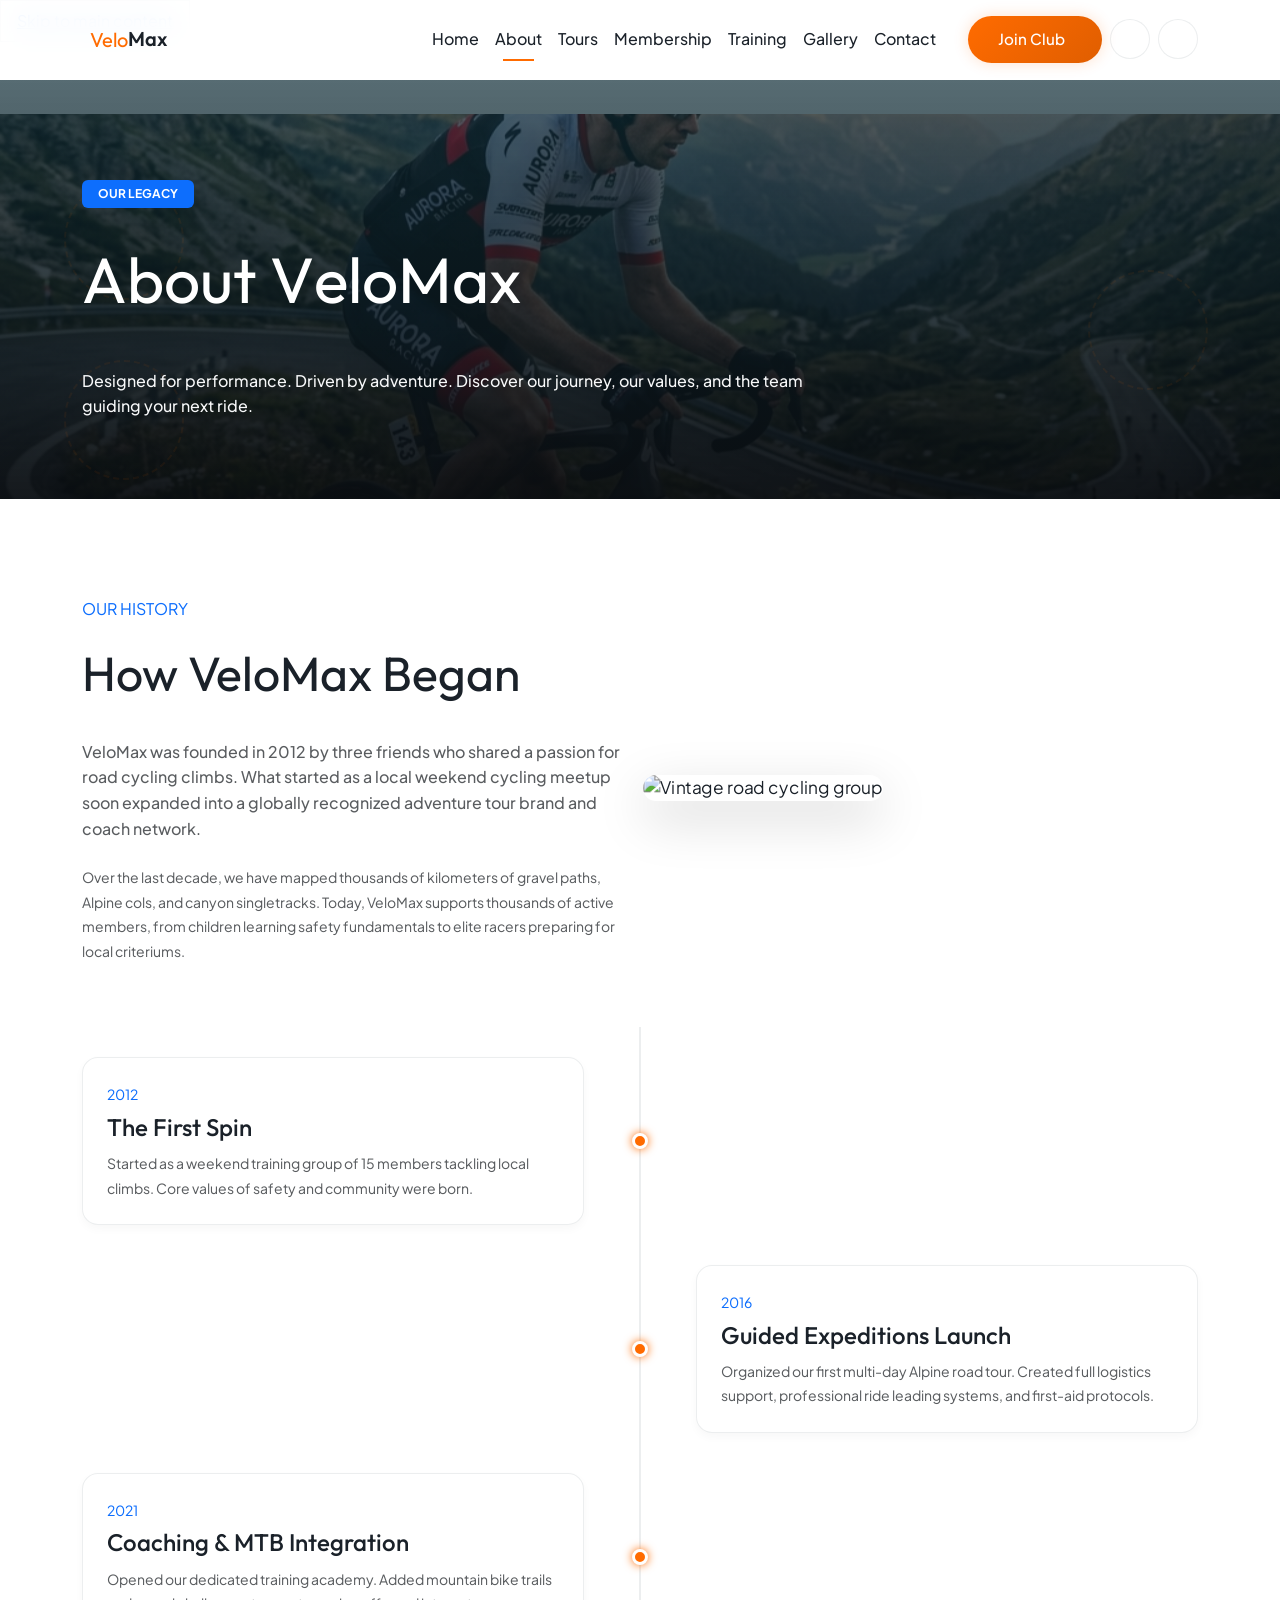
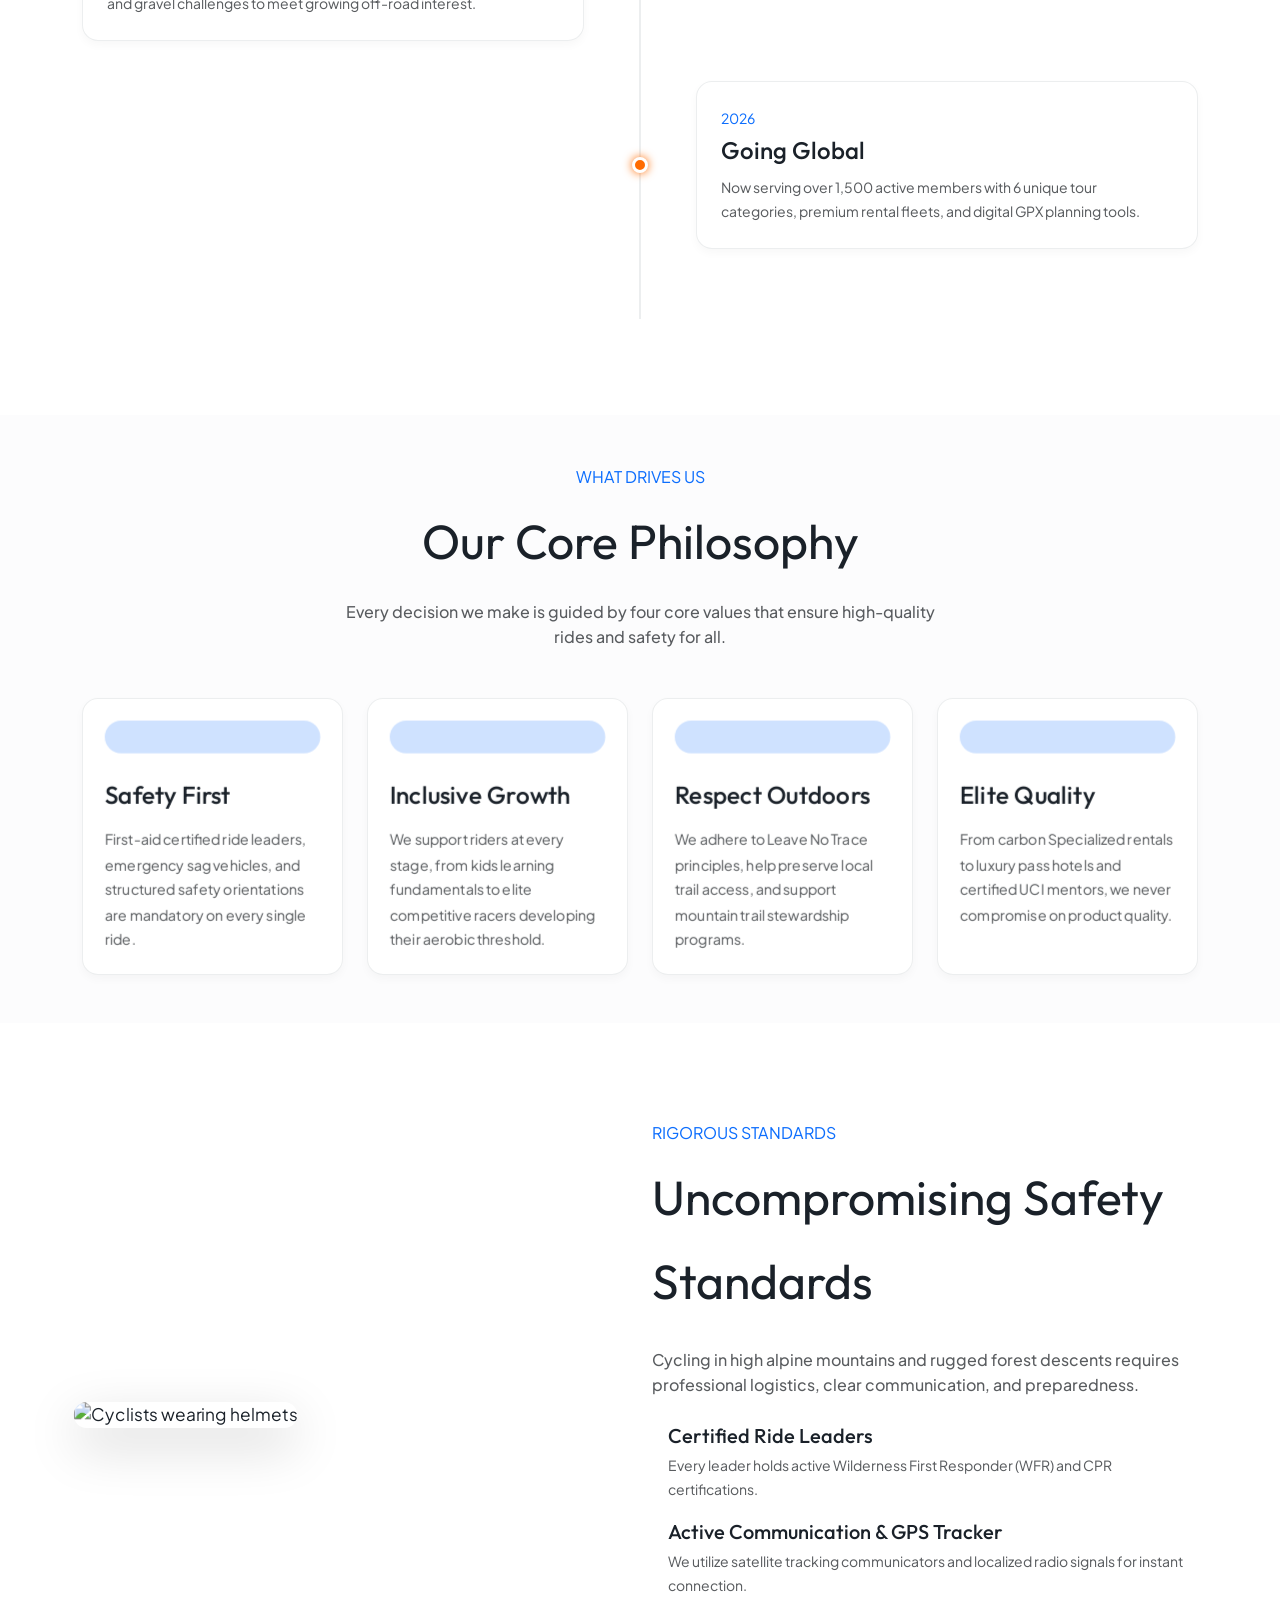
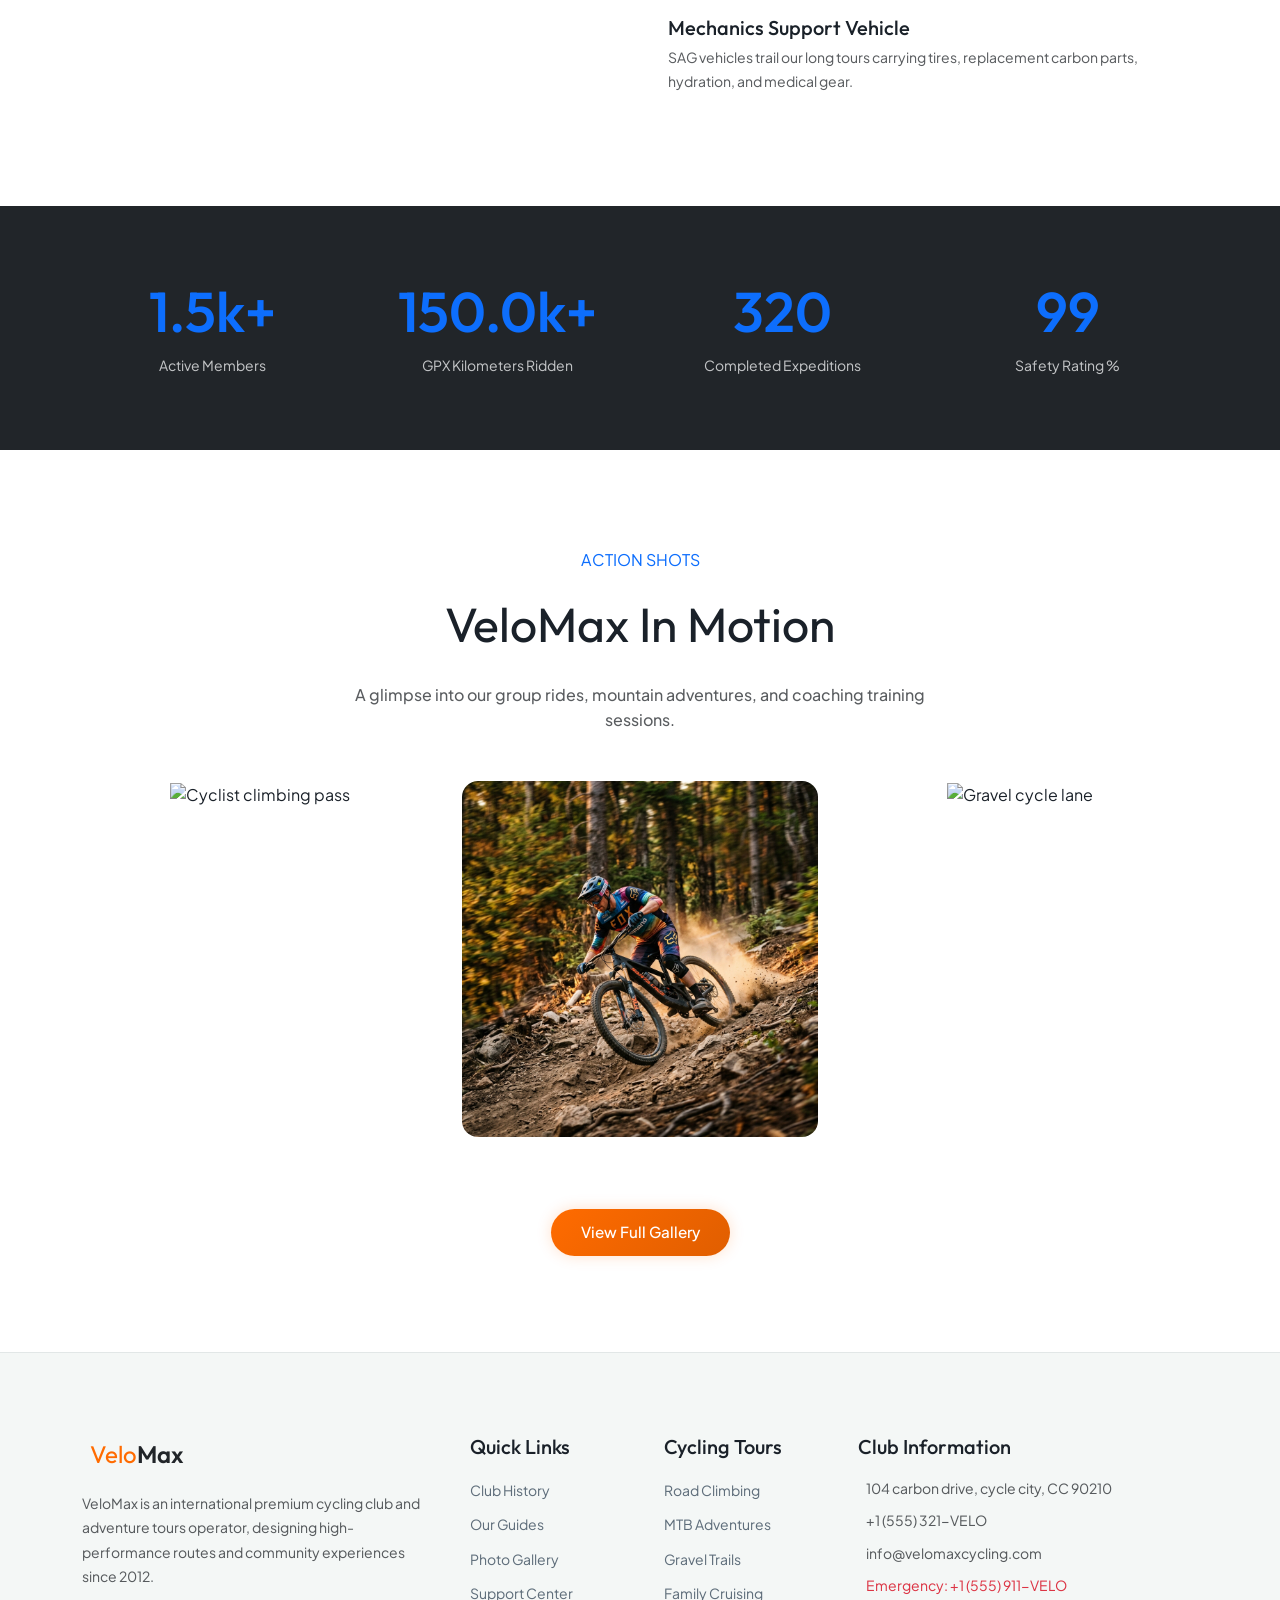
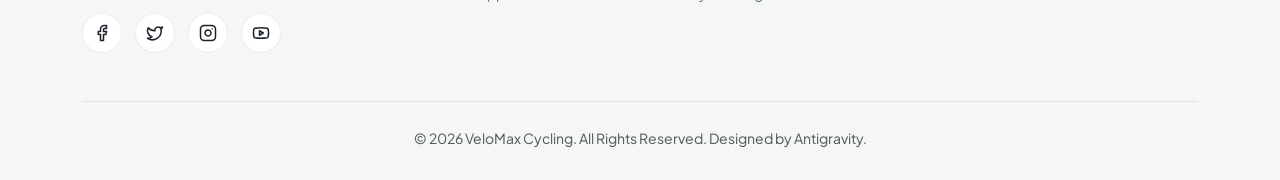
==== about.html @ 70aefd8d "feat: implement premium cycling club website with all pages and assets" ====
<!DOCTYPE html>
<html lang="en" data-bs-theme="light">
<head>
  <meta charset="UTF-8">
  <meta name="viewport" content="width=device-width, initial-scale=1.0">
  <title>About Us | VeloMax Cycling Club</title>
  <meta name="description" content="Learn about the history of VeloMax. Explore our core values, safety standards, professional leadership, and community impact.">
  <link rel="icon" type="image/svg+xml" href="assets/images/favicon.svg">
  
  <!-- Fonts & Styling -->
  <link rel="preconnect" href="https://fonts.googleapis.com">
  <link rel="preconnect" href="https://fonts.gstatic.com" crossorigin>
  <link href="https://fonts.googleapis.com/css2?family=Outfit:wght@400;500;600;700&family=Plus+Jakarta+Sans:wght@400;500;600;700&display=swap" rel="stylesheet">
  
  <!-- CSS Library CDN -->
  <link href="https://cdn.jsdelivr.net/npm/bootstrap@5.3.2/dist/css/bootstrap.min.css" rel="stylesheet">
  <link href="https://unpkg.com/aos@2.3.1/dist/aos.css" rel="stylesheet">
  
  <!-- Custom CSS -->
  <link href="assets/css/style.css" rel="stylesheet">
</head>
<body>

  <!-- Skip Link for Accessibility -->
  <a href="#main-content" class="sr-only-focusable py-2 px-3 border bg-body text-primary position-absolute">Skip to main content</a>

  <!-- Header Navigation -->
  <header class="navbar navbar-expand-lg sticky-top py-3">
    <div class="container">
      <a class="navbar-brand d-flex align-items-center" href="index.html">
        <i data-lucide="bike" class="me-2 text-primary"></i>
        <span>Velo</span>Max
      </a>
      
      <!-- Navigation Menu links (Desktop) -->
      <div class="collapse navbar-collapse justify-content-end d-none d-lg-flex" id="navbarNav">
        <ul class="navbar-nav align-items-center me-4">
          <!-- Multi-Home Toggle Dropdown -->
          <li class="nav-item dropdown">
            <a class="nav-link dropdown-toggle" href="#" id="homeDropdown" role="button" data-bs-toggle="dropdown" aria-expanded="false">
              Home
            </a>
            <ul class="dropdown-menu bg-body border-0 shadow-lg p-2" aria-labelledby="homeDropdown" style="border-radius: var(--border-radius-sm);">
              <li><a class="dropdown-item rounded py-2 small" href="index.html">Home 1: Classic Club</a></li>
              <li><a class="dropdown-item rounded py-2 small" href="index2.html">Home 2: Wilderness Tour</a></li>
            </ul>
          </li>
          <li class="nav-item"><a class="nav-link active" href="about.html">About</a></li>
          <li class="nav-item"><a class="nav-link" href="tours.html">Tours</a></li>
          <li class="nav-item"><a class="nav-link" href="membership.html">Membership</a></li>
          <li class="nav-item"><a class="nav-link" href="training.html">Training</a></li>
          <li class="nav-item"><a class="nav-link" href="gallery.html">Gallery</a></li>
          <li class="nav-item"><a class="nav-link" href="contact.html">Contact</a></li>
        </ul>
        <div class="d-flex align-items-center gap-2">
          <a href="membership.html" class="btn btn-premium">Join Club</a>
          <button id="theme-toggle" class="theme-switch-btn" aria-label="Toggle Theme" title="Toggle Light/Dark Mode">
            <i data-lucide="moon"></i>
          </button>
          <button id="lang-toggle" class="theme-switch-btn" aria-label="Toggle Layout Direction (RTL/LTR)" title="Toggle RTL/LTR">
            <i data-lucide="arrow-right-left"></i>
          </button>
        </div>
      </div>

      <!-- Mobile Right Utilities -->
      <div class="d-flex d-lg-none align-items-center gap-2">
        <button id="hamburger-btn" class="hamburger-btn" aria-label="Open navigation menu" aria-expanded="false" aria-controls="offcanvas-menu">
          <span class="hamburger-line"></span>
          <span class="hamburger-line"></span>
          <span class="hamburger-line"></span>
        </button>
        <button id="theme-toggle-mob" class="theme-switch-btn" aria-label="Toggle Theme" title="Toggle Light/Dark Mode">
          <i data-lucide="moon"></i>
        </button>
        <button id="lang-toggle-mob" class="theme-switch-btn" aria-label="Toggle Layout Direction (RTL/LTR)" title="Toggle RTL/LTR">
          <i data-lucide="arrow-right-left"></i>
        </button>
      </div>
    </div>
  </header>

  <!-- Mobile Offcanvas Menu -->
  <div id="offcanvas-overlay" class="offcanvas-overlay"></div>
  <div id="offcanvas-menu" class="offcanvas-menu" role="dialog" aria-modal="true" aria-label="Main Menu">
    <nav class="d-flex flex-column">
      <a href="index.html" class="offcanvas-link">Home 1: Classic Club</a>
      <a href="index2.html" class="offcanvas-link">Home 2: Wilderness Tour</a>
      <a href="about.html" class="offcanvas-link">About</a>
      <a href="tours.html" class="offcanvas-link">Cycling Tours</a>
      <a href="membership.html" class="offcanvas-link">Club Membership</a>
      <a href="training.html" class="offcanvas-link">Coaching & Training</a>
      <a href="gallery.html" class="offcanvas-link">Gallery</a>
      <a href="contact.html" class="offcanvas-link">Contact</a>
    </nav>
    <div class="mt-auto d-flex flex-column gap-3">
      <a href="membership.html" class="btn btn-premium w-100">Join Club</a>
      <a href="tours.html" class="btn btn-premium-outline w-100">Book Tour</a>
    </div>
  </div>

  <main id="main-content">
    
    <!-- Hero Banner Inner -->
    <section class="hero-section text-white d-flex align-items-center" style="min-height: 45vh;">
      <div class="hero-bg" style="background-image: url('assets/images/hero_road_cyclist.png');"></div>
      <div class="hero-overlay"></div>
      <div class="container position-relative z-1">
        <div class="row text-start">
          <div class="col-lg-8">
            <span class="badge bg-primary px-3 py-2 text-uppercase mb-3">Our Legacy</span>
            <h1 class="display-3 mb-3 animate-split-text">About VeloMax</h1>
            <p class="lead-text mb-0 text-light opacity-90">Designed for performance. Driven by adventure. Discover our journey, our values, and the team guiding your next ride.</p>
          </div>
        </div>
      </div>
    </section>

    <!-- Club History & Journey Timeline -->
    <section class="py-5 my-md-5">
      <div class="container">
        <div class="row align-items-center gy-5">
          <div class="col-lg-6" data-aos="fade-right">
            <span class="text-primary text-uppercase font-weight-550">Our History</span>
            <h2 class="display-5 mt-2 mb-4">How VeloMax Began</h2>
            <p class="lead-text text-muted mb-4">VeloMax was founded in 2012 by three friends who shared a passion for road cycling climbs. What started as a local weekend cycling meetup soon expanded into a globally recognized adventure tour brand and coach network.</p>
            <p class="text-muted small">Over the last decade, we have mapped thousands of kilometers of gravel paths, Alpine cols, and canyon singletracks. Today, VeloMax supports thousands of active members, from children learning safety fundamentals to elite racers preparing for local criteriums.</p>
          </div>
          <div class="col-lg-6" data-aos="fade-left">
            <div class="position-relative">
              <img src="https://images.unsplash.com/photo-1517649763962-0c623066013b?auto=format&fit=crop&w=800&q=80" alt="Vintage road cycling group" class="img-fluid rounded-4 shadow-lg">
            </div>
          </div>
        </div>

        <!-- History Timeline -->
        <div class="timeline mt-5 text-start">
          <div class="timeline-item d-md-flex align-items-center" data-aos="fade-up">
            <div class="timeline-dot"></div>
            <div class="timeline-content">
              <span class="text-primary font-weight-550 small d-block mb-1">2012</span>
              <h4 class="mb-2">The First Spin</h4>
              <p class="text-muted small mb-0">Started as a weekend training group of 15 members tackling local climbs. Core values of safety and community were born.</p>
            </div>
          </div>

          <div class="timeline-item d-md-flex align-items-center" data-aos="fade-up">
            <div class="timeline-dot"></div>
            <div class="timeline-content">
              <span class="text-primary font-weight-550 small d-block mb-1">2016</span>
              <h4 class="mb-2">Guided Expeditions Launch</h4>
              <p class="text-muted small mb-0">Organized our first multi-day Alpine road tour. Created full logistics support, professional ride leading systems, and first-aid protocols.</p>
            </div>
          </div>

          <div class="timeline-item d-md-flex align-items-center" data-aos="fade-up">
            <div class="timeline-dot"></div>
            <div class="timeline-content">
              <span class="text-primary font-weight-550 small d-block mb-1">2021</span>
              <h4 class="mb-2">Coaching & MTB Integration</h4>
              <p class="text-muted small mb-0">Opened our dedicated training academy. Added mountain bike trails and gravel challenges to meet growing off-road interest.</p>
            </div>
          </div>

          <div class="timeline-item d-md-flex align-items-center" data-aos="fade-up">
            <div class="timeline-dot"></div>
            <div class="timeline-content">
              <span class="text-primary font-weight-550 small d-block mb-1">2026</span>
              <h4 class="mb-2">Going Global</h4>
              <p class="text-muted small mb-0">Now serving over 1,500 active members with 6 unique tour categories, premium rental fleets, and digital GPX planning tools.</p>
            </div>
          </div>
        </div>
      </div>
    </section>

    <!-- Vision, Mission, Core Values -->
    <section class="py-5 bg-light-subtle">
      <div class="container">
        <div class="text-center mb-5" data-aos="fade-up">
          <span class="text-primary text-uppercase font-weight-550">What Drives Us</span>
          <h2 class="display-5 mt-2 mb-3">Our Core Philosophy</h2>
          <p class="section-subtitle text-muted mx-auto" style="max-width: 600px;">Every decision we make is guided by four core values that ensure high-quality rides and safety for all.</p>
        </div>

        <div class="row g-4 text-start">
          <div class="col-md-6 col-lg-3" data-aos="fade-up" data-aos-delay="100">
            <div class="premium-card p-4">
              <div class="bg-primary-subtle text-primary p-3 rounded-4 d-inline-block mb-4">
                <i data-lucide="shield" class="w-8 h-8"></i>
              </div>
              <h4 class="mb-3">Safety First</h4>
              <p class="text-muted small mb-0">First-aid certified ride leaders, emergency sag vehicles, and structured safety orientations are mandatory on every single ride.</p>
            </div>
          </div>
          <div class="col-md-6 col-lg-3" data-aos="fade-up" data-aos-delay="200">
            <div class="premium-card p-4">
              <div class="bg-primary-subtle text-primary p-3 rounded-4 d-inline-block mb-4">
                <i data-lucide="users-2" class="w-8 h-8"></i>
              </div>
              <h4 class="mb-3">Inclusive Growth</h4>
              <p class="text-muted small mb-0">We support riders at every stage, from kids learning fundamentals to elite competitive racers developing their aerobic threshold.</p>
            </div>
          </div>
          <div class="col-md-6 col-lg-3" data-aos="fade-up" data-aos-delay="300">
            <div class="premium-card p-4">
              <div class="bg-primary-subtle text-primary p-3 rounded-4 d-inline-block mb-4">
                <i data-lucide="compass" class="w-8 h-8"></i>
              </div>
              <h4 class="mb-3">Respect Outdoors</h4>
              <p class="text-muted small mb-0">We adhere to Leave No Trace principles, help preserve local trail access, and support mountain trail stewardship programs.</p>
            </div>
          </div>
          <div class="col-md-6 col-lg-3" data-aos="fade-up" data-aos-delay="400">
            <div class="premium-card p-4">
              <div class="bg-primary-subtle text-primary p-3 rounded-4 d-inline-block mb-4">
                <i data-lucide="sparkles" class="w-8 h-8"></i>
              </div>
              <h4 class="mb-3">Elite Quality</h4>
              <p class="text-muted small mb-0">From carbon Specialized rentals to luxury pass hotels and certified UCI mentors, we never compromise on product quality.</p>
            </div>
          </div>
        </div>
      </div>
    </section>

    <!-- Why Ride With Us / Safety Standards & Certifications -->
    <section class="py-5 my-md-5">
      <div class="container">
        <div class="row align-items-center gy-5">
          <div class="col-lg-6" data-aos="fade-right">
            <div class="position-relative">
              <img src="https://images.unsplash.com/photo-1541614101331-1a5a3a194e92?auto=format&fit=crop&w=800&q=80" alt="Cyclists wearing helmets" class="img-fluid rounded-4 shadow-lg">
            </div>
          </div>
          <div class="col-lg-6 text-start" data-aos="fade-left">
            <span class="text-primary text-uppercase font-weight-550">Rigorous Standards</span>
            <h2 class="display-5 mt-2 mb-4">Uncompromising Safety Standards</h2>
            <p class="lead-text text-muted mb-4">Cycling in high alpine mountains and rugged forest descents requires professional logistics, clear communication, and preparedness.</p>
            
            <div class="d-flex align-items-start mb-3">
              <i data-lucide="check-circle-2" class="text-primary me-3 flex-shrink-0 mt-1"></i>
              <div>
                <h5 class="mb-1">Certified Ride Leaders</h5>
                <span class="text-muted small">Every leader holds active Wilderness First Responder (WFR) and CPR certifications.</span>
              </div>
            </div>
            
            <div class="d-flex align-items-start mb-3">
              <i data-lucide="check-circle-2" class="text-primary me-3 flex-shrink-0 mt-1"></i>
              <div>
                <h5 class="mb-1">Active Communication & GPS Tracker</h5>
                <span class="text-muted small">We utilize satellite tracking communicators and localized radio signals for instant connection.</span>
              </div>
            </div>

            <div class="d-flex align-items-start mb-3">
              <i data-lucide="check-circle-2" class="text-primary me-3 flex-shrink-0 mt-1"></i>
              <div>
                <h5 class="mb-1">Mechanics Support Vehicle</h5>
                <span class="text-muted small">SAG vehicles trail our long tours carrying tires, replacement carbon parts, hydration, and medical gear.</span>
              </div>
            </div>
          </div>
        </div>
      </div>
    </section>

    <!-- Statistics Section -->
    <section class="py-5 bg-dark text-white position-relative">
      <div class="container py-4">
        <div class="row g-4 text-center">
          <div class="col-6 col-lg-3">
            <h2 class="stat-counter text-primary display-4 mb-2" data-target="1500">0</h2>
            <p class="text-light opacity-75 small mb-0">Active Members</p>
          </div>
          <div class="col-6 col-lg-3">
            <h2 class="stat-counter text-primary display-4 mb-2" data-target="150000">0</h2>
            <p class="text-light opacity-75 small mb-0">GPX Kilometers Ridden</p>
          </div>
          <div class="col-6 col-lg-3">
            <h2 class="stat-counter text-primary display-4 mb-2" data-target="320">0</h2>
            <p class="text-light opacity-75 small mb-0">Completed Expeditions</p>
          </div>
          <div class="col-6 col-lg-3">
            <h2 class="stat-counter text-primary display-4 mb-2" data-target="99">0</h2>
            <p class="text-light opacity-75 small mb-0">Safety Rating %</p>
          </div>
        </div>
      </div>
    </section>

    <!-- Gallery Preview -->
    <section class="py-5 my-md-5">
      <div class="container text-center">
        <div class="mb-5" data-aos="fade-up">
          <span class="text-primary text-uppercase font-weight-550">Action Shots</span>
          <h2 class="display-5 mt-2 mb-3">VeloMax In Motion</h2>
          <p class="section-subtitle text-muted mx-auto" style="max-width: 600px;">A glimpse into our group rides, mountain adventures, and coaching training sessions.</p>
        </div>

        <div class="row g-4">
          <div class="col-md-4" data-aos="zoom-in" data-aos-delay="100">
            <div class="gallery-item">
              <img src="https://images.unsplash.com/photo-1485965120184-e220f721d03e?auto=format&fit=crop&w=600&q=80" alt="Cyclist climbing pass" class="gallery-item-img img-fluid">
            </div>
          </div>
          <div class="col-md-4" data-aos="zoom-in" data-aos-delay="200">
            <div class="gallery-item">
              <img src="assets/images/hero_mountain_biker.png" alt="MTB trail riding" class="gallery-item-img img-fluid">
            </div>
          </div>
          <div class="col-md-4" data-aos="zoom-in" data-aos-delay="300">
            <div class="gallery-item">
              <img src="https://images.unsplash.com/photo-1502680390469-be75c86b636f?auto=format&fit=crop&w=600&q=80" alt="Gravel cycle lane" class="gallery-item-img img-fluid">
            </div>
          </div>
        </div>
        <div class="text-center mt-5">
          <a href="gallery.html" class="btn btn-premium">View Full Gallery</a>
        </div>
      </div>
    </section>
  </main>

  <!-- Footer -->
  <footer class="text-start">
    <div class="container">
      <div class="row g-5">
        <div class="col-lg-4">
          <a class="footer-logo d-flex align-items-center text-decoration-none text-body mb-3" href="index.html">
            <i data-lucide="bike" class="me-2 text-primary"></i>
            <span>Velo</span>Max
          </a>
          <p class="text-muted small mb-4">VeloMax is an international premium cycling club and adventure tours operator, designing high-performance routes and community experiences since 2012.</p>
          <div class="social-links">
            <a href="#" class="social-icon" aria-label="Facebook"><svg xmlns="http://www.w3.org/2000/svg" width="18" height="18" viewBox="0 0 24 24" fill="none" stroke="currentColor" stroke-width="2" stroke-linecap="round" stroke-linejoin="round" class="lucide lucide-facebook"><path d="M18 2h-3a5 5 0 0 0-5 5v3H7v4h3v8h4v-8h3l1-4h-4V7a1 1 0 0 1 1-1h3z"></path></svg></a>
            <a href="#" class="social-icon" aria-label="Twitter"><svg xmlns="http://www.w3.org/2000/svg" width="18" height="18" viewBox="0 0 24 24" fill="none" stroke="currentColor" stroke-width="2" stroke-linecap="round" stroke-linejoin="round" class="lucide lucide-twitter"><path d="M22 4s-.7 2.1-2 3.4c1.6 10-9.4 17.3-18 11.6 2.2.1 4.4-.6 6-2C3 15.5.5 9.6 3 5c2.2 2.6 5.6 4.1 9 4-.9-4.2 4-6.6 7-3.8 1.1 0 3-1.2 3-1.2z"></path></svg></a>
            <a href="#" class="social-icon" aria-label="Instagram"><svg xmlns="http://www.w3.org/2000/svg" width="18" height="18" viewBox="0 0 24 24" fill="none" stroke="currentColor" stroke-width="2" stroke-linecap="round" stroke-linejoin="round" class="lucide lucide-instagram"><rect width="20" height="20" x="2" y="2" rx="5" ry="5"></rect><path d="M16 11.37A4 4 0 1 1 12.63 8 4 4 0 0 1 16 11.37z"></path><line x1="17.5" x2="17.51" y1="6.5" y2="6.5"></line></svg></a>
            <a href="#" class="social-icon" aria-label="Youtube"><svg xmlns="http://www.w3.org/2000/svg" width="18" height="18" viewBox="0 0 24 24" fill="none" stroke="currentColor" stroke-width="2" stroke-linecap="round" stroke-linejoin="round" class="lucide lucide-youtube"><path d="M2.5 17a24.12 24.12 0 0 1 0-10 2 2 0 0 1 1.4-1.4 49.56 49.56 0 0 1 16.2 0A2 2 0 0 1 21.5 7a24.12 24.12 0 0 1 0 10 2 2 0 0 1-1.4 1.4 49.55 49.55 0 0 1-16.2 0A2 2 0 0 1 2.5 17z"></path><polygon points="10 15 15 12 10 9"></polygon></svg></a>
          </div>
        </div>
        <div class="col-6 col-lg-2">
          <h5 class="mb-3">Quick Links</h5>
          <ul class="list-unstyled">
            <li><a href="about.html" class="footer-link small mb-2">Club History</a></li>
            <li><a href="tours.html" class="footer-link small mb-2">Our Guides</a></li>
            <li><a href="gallery.html" class="footer-link small mb-2">Photo Gallery</a></li>
            <li><a href="contact.html" class="footer-link small mb-2">Support Center</a></li>
          </ul>
        </div>
        <div class="col-6 col-lg-2">
          <h5 class="mb-3">Cycling Tours</h5>
          <ul class="list-unstyled">
            <li><a href="tours.html" class="footer-link small mb-2">Road Climbing</a></li>
            <li><a href="tours.html" class="footer-link small mb-2">MTB Adventures</a></li>
            <li><a href="tours.html" class="footer-link small mb-2">Gravel Trails</a></li>
            <li><a href="tours.html" class="footer-link small mb-2">Family Cruising</a></li>
          </ul>
        </div>
        <div class="col-lg-4">
          <h5 class="mb-3">Club Information</h5>
          <p class="text-muted small mb-2 d-flex align-items-center"><i data-lucide="map-pin" class="me-2 text-primary w-4 h-4"></i> 104 carbon drive, cycle city, CC 90210</p>
          <p class="text-muted small mb-2 d-flex align-items-center"><i data-lucide="phone" class="me-2 text-primary w-4 h-4"></i> +1 (555) 321-VELO</p>
          <p class="text-muted small mb-2 d-flex align-items-center"><i data-lucide="mail" class="me-2 text-primary w-4 h-4"></i> info@velomaxcycling.com</p>
          <p class="text-danger small mb-0 d-flex align-items-center"><i data-lucide="phone-call" class="me-2 text-danger w-4 h-4"></i> Emergency: +1 (555) 911-VELO</p>
        </div>
      </div>
      <div class="border-top mt-5 pt-4 text-center">
        <p class="text-muted small mb-0">&copy; 2026 VeloMax Cycling. All Rights Reserved. Designed by Antigravity.</p>
      </div>
    </div>
  </footer>

  <!-- Script Libraries CDN -->
  <script src="https://cdn.jsdelivr.net/npm/bootstrap@5.3.2/dist/js/bootstrap.bundle.min.js"></script>
  <script src="https://cdnjs.cloudflare.com/ajax/libs/gsap/3.12.2/gsap.min.js"></script>
  <script src="https://cdnjs.cloudflare.com/ajax/libs/gsap/3.12.2/ScrollTrigger.min.js"></script>
  <script src="https://unpkg.com/aos@2.3.1/dist/aos.js"></script>
  <script src="https://unpkg.com/lucide@latest"></script>
  
  <!-- Custom JS -->
  <script src="https://cdn.jsdelivr.net/npm/@studio-freight/lenis@1.0.34/dist/lenis.min.js"></script>
  <script src="assets/js/main.js"></script>
  <script src="assets/js/animations.js"></script>
</body>
</html>
---- assets/css/style.css ----
/* Premium CSS Variable definitions for Cycling Club & Bike Tour Organizer */
:root {
  --primary-color: #FF6B00; /* Active Amber */
  --primary-hover: #E05E00;
  --secondary-color: #0F2D37; /* Deep Slate/Teal */
  --secondary-hover: #194653;
  --accent-color: #00E5FF; /* Volt Neon Teal */
  
  /* Light Theme Defaults */
  --bg-color: #FFFFFF;
  --bg-alt: #F4F7F6;
  --text-color: #1A2129;
  --text-muted: #5F6E7B;
  --card-bg: #FFFFFF;
  --card-border: rgba(15, 45, 55, 0.08);
  --glass-bg: rgba(255, 255, 255, 0.75);
  --glass-border: rgba(255, 255, 255, 0.4);
  --shadow-sm: 0 4px 10px rgba(0,0,0,0.03);
  --shadow-md: 0 10px 30px rgba(0,0,0,0.06);
  --shadow-lg: 0 20px 50px rgba(0,0,0,0.1);
  --shadow-glow: 0 0 15px rgba(255, 107, 0, 0.2);
  --nav-bg: rgba(255, 255, 255, 0.85);

  --font-heading: 'Outfit', sans-serif;
  --font-body: 'Plus Jakarta Sans', sans-serif;
  --transition-smooth: all 0.4s cubic-bezier(0.25, 0.8, 0.25, 1);
  --border-radius-sm: 8px;
  --border-radius-md: 16px;
  --border-radius-lg: 24px;
}

/* Dark Theme Overrides */
[data-bs-theme="dark"] {
  --bg-color: #0A0E12; /* Carbon Midnight */
  --bg-alt: #10161C;
  --text-color: #F3F5F7;
  --text-muted: #8F9EAB;
  --card-bg: #141A22;
  --card-border: rgba(255, 255, 255, 0.05);
  --glass-bg: rgba(10, 14, 18, 0.75);
  --glass-border: rgba(255, 255, 255, 0.08);
  --shadow-sm: 0 4px 10px rgba(0,0,0,0.2);
  --shadow-md: 0 10px 30px rgba(0,0,0,0.3);
  --shadow-lg: 0 20px 50px rgba(0,0,0,0.4);
  --shadow-glow: 0 0 15px rgba(255, 107, 0, 0.4);
  --nav-bg: rgba(10, 14, 18, 0.85);
}

/* GENERAL BASE STYLES */
* {
  box-sizing: border-box;
}

body {
  font-family: var(--font-body);
  background-color: var(--bg-color);
  color: var(--text-color);
  overflow-x: hidden;
  transition: background-color 0.3s ease, color 0.3s ease;
}

/* TYPOGRAPHY RULES (AS SPECIFIED BY USER) */
h1, .h1 {
  font-family: var(--font-heading);
  font-weight: 580 !important;
  line-height: 1.2;
}

h2, .h2 {
  font-family: var(--font-heading);
  font-weight: 560 !important;
  line-height: 1.25;
}

h3, .h3 {
  font-family: var(--font-heading);
  font-weight: 540 !important;
  line-height: 1.3;
}

h4, .h4, h5, .h5, h6, .h6 {
  font-family: var(--font-heading);
  font-weight: 500 !important;
  line-height: 1.35;
}

p, li, span, .lead-text, .section-subtitle, label, .nav-link, nav a, button, .btn, strong, b, small, caption, figcaption {
  /* Enforce styling limits */
}

p, li, span {
  font-weight: 420;
  line-height: 1.75;
}

.lead-text, .section-subtitle {
  font-weight: 480;
  line-height: 1.6;
}

button, .btn {
  font-weight: 520;
}

label, .nav-link, nav a {
  font-weight: 480;
}

strong, b {
  font-weight: 550;
}

small, caption, figcaption {
  font-weight: 400;
}

/* PREMIUM SCROLLBAR */
::-webkit-scrollbar {
  width: 10px;
}
::-webkit-scrollbar-track {
  background: var(--bg-color);
}
::-webkit-scrollbar-thumb {
  background: var(--text-muted);
  border-radius: 5px;
  border: 2px solid var(--bg-color);
}
::-webkit-scrollbar-thumb:hover {
  background: var(--primary-color);
}

/* NAVBAR & NAVIGATION */
.navbar {
  background-color: var(--nav-bg);
  backdrop-filter: blur(16px);
  -webkit-backdrop-filter: blur(16px);
  border-bottom: 1px solid var(--glass-border);
  transition: var(--transition-smooth);
  z-index: 1050;
}
.navbar.scrolled {
  padding-top: 10px;
  padding-bottom: 10px;
  box-shadow: var(--shadow-md);
}

.navbar-brand {
  font-family: var(--font-heading);
  font-weight: 580 !important;
  color: var(--text-color) !important;
}
.navbar-brand span {
  color: var(--primary-color);
}

.nav-link {
  color: var(--text-color) !important;
  position: relative;
  transition: color 0.3s ease;
  padding: 0.5rem 1rem;
}
.nav-link::after {
  content: '';
  position: absolute;
  bottom: 0;
  left: 1rem;
  right: 1rem;
  height: 2px;
  background-color: var(--primary-color);
  transform: scaleX(0);
  transition: transform 0.3s cubic-bezier(0.25, 0.8, 0.25, 1);
  transform-origin: bottom right;
}
.nav-link:hover::after, .nav-link.active::after {
  transform: scaleX(1);
  transform-origin: bottom left;
}
.nav-link:hover {
  color: var(--primary-color) !important;
}

/* BUTTONS */
.btn-premium {
  background: linear-gradient(135deg, var(--primary-color), var(--primary-hover));
  color: #FFFFFF !important;
  border: none;
  border-radius: 50px;
  padding: 12px 30px;
  font-size: 0.95rem;
  box-shadow: var(--shadow-glow);
  position: relative;
  overflow: hidden;
  z-index: 1;
  transition: var(--transition-smooth);
}
.btn-premium::before {
  content: '';
  position: absolute;
  top: 0;
  left: 0;
  width: 100%;
  height: 100%;
  background: linear-gradient(135deg, var(--primary-hover), var(--primary-color));
  opacity: 0;
  z-index: -1;
  transition: opacity 0.4s ease;
}
.btn-premium:hover::before {
  opacity: 1;
}
.btn-premium:hover {
  transform: translateY(-3px);
  box-shadow: 0 10px 25px rgba(255, 107, 0, 0.4);
}

.btn-premium-outline {
  background: transparent;
  color: var(--text-color);
  border: 2px solid var(--primary-color);
  border-radius: 50px;
  padding: 10px 28px;
  font-size: 0.95rem;
  transition: var(--transition-smooth);
}
.btn-premium-outline:hover {
  background: var(--primary-color);
  color: #FFFFFF !important;
  transform: translateY(-3px);
  box-shadow: var(--shadow-glow);
}

.btn-premium-outline.text-white {
  color: #FFFFFF !important;
}
.btn-premium-outline.border-white {
  border-color: #FFFFFF !important;
}
.btn-premium-outline.text-white:hover {
  background: #FFFFFF !important;
  color: var(--secondary-color) !important;
  border-color: #FFFFFF !important;
}

/* HAMBURGER & OFF-CANVAS MOBILE MENU */
.hamburger-btn {
  border: none;
  background: transparent;
  padding: 10px;
  cursor: pointer;
  z-index: 1100;
  position: relative;
}
.hamburger-line {
  display: block;
  width: 24px;
  height: 2px;
  background-color: var(--text-color);
  margin: 5px auto;
  transition: var(--transition-smooth);
}
.hamburger-btn.active .hamburger-line:nth-child(1) {
  transform: translateY(7px) rotate(45deg);
}
.hamburger-btn.active .hamburger-line:nth-child(2) {
  opacity: 0;
}
.hamburger-btn.active .hamburger-line:nth-child(3) {
  transform: translateY(-7px) rotate(-45deg);
}

.offcanvas-menu {
  position: fixed;
  top: 0;
  right: -100%;
  width: 320px;
  height: 100vh;
  background: var(--bg-color);
  border-left: 1px solid var(--glass-border);
  box-shadow: var(--shadow-lg);
  z-index: 1090;
  transition: right 0.5s cubic-bezier(0.77, 0, 0.175, 1);
  padding: 100px 30px 40px;
  display: flex;
  flex-direction: column;
}
.offcanvas-menu.active {
  right: 0;
}
.offcanvas-overlay {
  position: fixed;
  top: 0;
  left: 0;
  width: 100vw;
  height: 100vh;
  background: rgba(0, 0, 0, 0.4);
  backdrop-filter: blur(4px);
  z-index: 1080;
  opacity: 0;
  visibility: hidden;
  transition: var(--transition-smooth);
}
.offcanvas-overlay.active {
  opacity: 1;
  visibility: visible;
}
.offcanvas-link {
  font-family: var(--font-heading);
  font-size: 1.5rem;
  color: var(--text-color);
  text-decoration: none;
  margin-bottom: 20px;
  transition: color 0.3s ease;
}
.offcanvas-link:hover {
  color: var(--primary-color);
  padding-left: 8px;
}

/* HERO SECTION */
.hero-section {
  position: relative;
  min-height: 100vh;
  display: flex;
  align-items: center;
  overflow: hidden;
  padding-top: 100px;
  padding-bottom: 80px;
}
.hero-bg {
  position: absolute;
  top: 0;
  left: 0;
  width: 100%;
  height: 100%;
  background-size: cover;
  background-position: center;
  background-repeat: no-repeat;
  z-index: -2;
  transform: scale(1.05);
}
.hero-overlay {
  position: absolute;
  top: 0;
  left: 0;
  width: 100%;
  height: 100%;
  background: linear-gradient(180deg, rgba(15,45,55,0.7) 0%, rgba(10,14,18,0.95) 100%);
  z-index: -1;
}
.hero-stats {
  border-left: 3px solid var(--primary-color);
  padding-left: 20px;
}

/* PREMIUM CARD SYSTEMS */
.premium-card {
  background-color: var(--card-bg);
  border: 1px solid var(--card-border);
  border-radius: var(--border-radius-md);
  box-shadow: var(--shadow-sm);
  overflow: hidden;
  display: flex;
  flex-direction: column;
  height: 100%;
  transition: var(--transition-smooth);
  position: relative;
}
.premium-card:hover {
  transform: translateY(-8px);
  box-shadow: var(--shadow-lg);
  border-color: rgba(255, 107, 0, 0.3);
}
.premium-card-img-wrapper {
  position: relative;
  overflow: hidden;
  padding-top: 65%; /* 16:9 ratio approximately */
}
.premium-card-img {
  position: absolute;
  top: 0;
  left: 0;
  width: 100%;
  height: 100%;
  object-fit: cover;
  transition: transform 0.6s cubic-bezier(0.25, 0.8, 0.25, 1);
}
.premium-card:hover .premium-card-img {
  transform: scale(1.08);
}
.premium-card-body {
  padding: 24px;
  display: flex;
  flex-direction: column;
  flex-grow: 1;
}
.premium-card-footer {
  margin-top: auto;
  padding-top: 20px;
  border-top: 1px solid var(--card-border);
}

/* Glassmorphism panel styling */
.glass-panel {
  background: var(--glass-bg);
  backdrop-filter: blur(12px);
  -webkit-backdrop-filter: blur(12px);
  border: 1px solid var(--glass-border);
  border-radius: var(--border-radius-md);
  box-shadow: var(--shadow-md);
}

/* SHADOWS & PERSPECTIVES */
.perspective-container {
  perspective: 1000px;
}
.tilt-card {
  transform-style: preserve-3d;
  transition: transform 0.1s ease;
}

/* TESTIMONIALS SLIDER */
.testimonials-slider {
  padding: 20px 0 50px;
}
.testimonial-card {
  background: var(--card-bg);
  border: 1px solid var(--card-border);
  border-radius: var(--border-radius-md);
  padding: 40px;
  box-shadow: var(--shadow-sm);
  transition: var(--transition-smooth);
}
.testimonial-card:hover {
  box-shadow: var(--shadow-md);
}

/* DYNAMIC TIMELINE */
.timeline {
  position: relative;
  padding: 30px 0;
}
.timeline::before {
  content: '';
  position: absolute;
  top: 0;
  bottom: 0;
  left: 50%;
  width: 2px;
  background: var(--card-border);
  transform: translateX(-50%);
}
@media (max-width: 768px) {
  .timeline::before {
    left: 20px;
  }
}
.timeline-item {
  position: relative;
  margin-bottom: 40px;
}
.timeline-dot {
  position: absolute;
  left: 50%;
  transform: translate(-50%, 0);
  width: 16px;
  height: 16px;
  border-radius: 50%;
  background: var(--primary-color);
  box-shadow: 0 0 10px var(--primary-color);
  border: 3px solid var(--bg-color);
  z-index: 2;
}
@media (max-width: 768px) {
  .timeline-dot {
    left: 20px;
  }
}
.timeline-content {
  width: 45%;
  background: var(--card-bg);
  border: 1px solid var(--card-border);
  border-radius: var(--border-radius-md);
  padding: 24px;
  box-shadow: var(--shadow-sm);
  position: relative;
}
@media (max-width: 768px) {
  .timeline-content {
    width: calc(100% - 50px);
    margin-left: 50px;
  }
}
.timeline-item:nth-child(even) .timeline-content {
  margin-left: auto;
}

/* PREMIUM FORMS & INPUTS */
.form-floating > .form-control:focus ~ label,
.form-floating > .form-control:not(:placeholder-shown) ~ label,
.form-floating > .form-select:focus ~ label,
.form-floating > .form-select ~ label {
  color: var(--primary-color);
  transform: scale(0.85) translateY(-0.75rem) translateX(0.15rem);
}
.form-control {
  background-color: var(--bg-alt);
  border: 1px solid var(--card-border);
  color: var(--text-color);
  border-radius: var(--border-radius-sm);
  transition: var(--transition-smooth);
}
.form-control:focus {
  background-color: var(--bg-color);
  border-color: var(--primary-color);
  box-shadow: 0 0 0 3px rgba(255, 107, 0, 0.15);
  color: var(--text-color);
}
.form-check-input:checked {
  background-color: var(--primary-color);
  border-color: var(--primary-color);
}

/* ACCESSIBILITY & CONTRAST */
*:focus-visible {
  outline: 3px solid var(--primary-color);
  outline-offset: 2px;
}
.sr-only-focusable:focus {
  position: absolute;
  z-index: 2000;
  padding: 10px;
  background: var(--bg-color);
  color: var(--primary-color);
  border: 2px solid var(--primary-color);
}

/* FOOTER */
footer {
  background-color: var(--bg-alt);
  color: var(--text-color);
  border-top: 1px solid var(--card-border);
  padding: 80px 0 30px;
}
.footer-logo {
  font-family: var(--font-heading);
  font-weight: 580 !important;
  font-size: 1.5rem;
}
.footer-logo span {
  color: var(--primary-color);
}
.footer-link {
  color: var(--text-muted);
  text-decoration: none;
  transition: var(--transition-smooth);
  display: inline-block;
}
.footer-link:hover {
  color: var(--primary-color);
  transform: translateX(4px);
}
.social-icon {
  width: 40px;
  height: 40px;
  border-radius: 50%;
  background: var(--card-bg);
  border: 1px solid var(--card-border);
  display: inline-flex;
  align-items: center;
  justify-content: center;
  color: var(--text-color);
  margin-right: 10px;
  transition: var(--transition-smooth);
}
.social-icon svg {
  width: 18px;
  height: 18px;
  color: var(--text-color) !important;
  stroke: var(--text-color) !important;
  transition: var(--transition-smooth);
}
.social-icon:hover {
  background: var(--primary-color);
  color: #FFFFFF;
  transform: translateY(-3px);
  box-shadow: var(--shadow-glow);
}
.social-icon:hover svg {
  color: #FFFFFF !important;
  stroke: #FFFFFF !important;
}

/* GALLERY GRID (MASONRY & LIGHTBOX) */
.gallery-filter-btn {
  background: var(--card-bg);
  border: 1px solid var(--card-border);
  color: var(--text-color);
  border-radius: 30px;
  padding: 8px 20px;
  transition: var(--transition-smooth);
  margin: 5px;
}
.gallery-filter-btn.active, .gallery-filter-btn:hover {
  background: var(--primary-color);
  color: #FFFFFF;
  border-color: var(--primary-color);
}
.gallery-item {
  position: relative;
  overflow: hidden;
  border-radius: var(--border-radius-md);
  margin-bottom: 24px;
}
.gallery-item-img {
  width: 100%;
  height: 100%;
  object-fit: cover;
  transition: transform 0.6s cubic-bezier(0.25, 0.8, 0.25, 1);
}
.gallery-item-overlay {
  position: absolute;
  top: 0;
  left: 0;
  width: 100%;
  height: 100%;
  background: linear-gradient(180deg, rgba(15,45,55,0) 40%, rgba(10,14,18,0.85) 100%);
  opacity: 0;
  transition: opacity 0.4s ease;
  display: flex;
  flex-direction: column;
  justify-content: flex-end;
  padding: 24px;
}
.gallery-item:hover .gallery-item-overlay {
  opacity: 1;
}
.gallery-item:hover .gallery-item-img {
  transform: scale(1.08);
}

/* CUSTOM MODALS & LIGHTBOX */
.lightbox-modal {
  display: none;
  position: fixed;
  top: 0;
  left: 0;
  width: 100%;
  height: 100%;
  background: rgba(10, 14, 18, 0.95);
  backdrop-filter: blur(10px);
  z-index: 2000;
  justify-content: center;
  align-items: center;
}
.lightbox-modal.active {
  display: flex;
}
.lightbox-content-wrapper {
  position: relative;
  max-width: 90vw;
  max-height: 80vh;
}
.lightbox-img {
  max-width: 100%;
  max-height: 80vh;
  object-fit: contain;
  border-radius: var(--border-radius-sm);
  box-shadow: 0 10px 40px rgba(0,0,0,0.5);
}
.lightbox-close {
  position: absolute;
  top: -40px;
  right: 0;
  background: transparent;
  border: none;
  color: #FFFFFF;
  font-size: 2rem;
  cursor: pointer;
}

/* CARD ALIGNMENT HELPER UTILITIES */
.equal-card-header {
  min-height: 60px;
  display: flex;
  align-items: center;
}
.equal-card-desc {
  min-height: 80px;
}
.equal-card-meta {
  min-height: 35px;
}

/* FAQ ACCORDION */
.accordion-item {
  background-color: var(--card-bg) !important;
  border: 1px solid var(--card-border) !important;
  border-radius: var(--border-radius-md) !important;
  margin-bottom: 12px;
  overflow: hidden;
}
.accordion-button {
  background-color: var(--card-bg) !important;
  color: var(--text-color) !important;
  font-weight: 500 !important;
  box-shadow: none !important;
  padding: 20px 24px;
}
.accordion-button:not(.collapsed) {
  color: var(--primary-color) !important;
  border-bottom: 1px solid var(--card-border);
}
[data-bs-theme="dark"] .accordion-button::after {
  filter: invert(1) grayscale(1) brightness(2);
}
.accordion-body {
  background-color: var(--card-bg);
  color: var(--text-muted);
  padding: 24px;
}

/* DYNAMIC THEME SWITCH & LANGUAGE SWITCH */
.theme-switch-btn, .lang-switch-btn {
  background: var(--card-bg);
  border: 1px solid var(--card-border);
  color: var(--text-color);
  width: 40px;
  height: 40px;
  border-radius: 50%;
  display: inline-flex;
  align-items: center;
  justify-content: center;
  cursor: pointer;
  transition: var(--transition-smooth);
}
.theme-switch-btn:hover, .lang-switch-btn:hover {
  background: var(--primary-color);
  color: #FFFFFF;
  border-color: var(--primary-color);
}

/* Ensure glass panels in dark sections (like hero sections) always have dark backgrounds and light text */
.hero-section .glass-panel {
  background: rgba(10, 14, 18, 0.75) !important;
  border-color: rgba(255, 255, 255, 0.08) !important;
  color: #FFFFFF !important;
}
.hero-section .glass-panel .text-light {
  color: rgba(255, 255, 255, 0.75) !important;
}
.hero-section .glass-panel .text-muted {
  color: rgba(255, 255, 255, 0.6) !important;
}

/* Highlight active link in the offcanvas mobile menu */
.offcanvas-link.active {
  color: var(--primary-color) !important;
}

/* ==========================================
   PREMIUM MOTION & KINETIC ANIMATIONS UTILITIES
   ========================================== */

/* Lenis Smooth Scroll Setup */
html.lenis, html.lenis body {
  height: auto;
}
.lenis-smooth {
  scroll-behavior: auto !important;
}

/* Page load Reveal */
body.page-reveal {
  opacity: 0;
  transition: opacity 0.8s cubic-bezier(0.25, 0.8, 0.25, 1);
}
body.page-reveal.revealed {
  opacity: 1;
}

/* Typography masking & reveal clip */
.text-mask-wrapper {
  overflow: hidden;
  position: relative;
  display: inline-block;
}
.text-mask-content {
  display: inline-block;
  transform: translateY(100%);
}

/* Image reveal masks on scroll */
.image-reveal-mask {
  position: relative;
  overflow: hidden;
  display: block;
  border-radius: var(--border-radius-md);
}
.image-reveal-mask::after {
  content: '';
  position: absolute;
  top: 0;
  left: 0;
  width: 100%;
  height: 100%;
  background-color: var(--secondary-color);
  transform: scaleX(1);
  transform-origin: left;
  transition: transform 0.8s cubic-bezier(0.76, 0, 0.24, 1);
  z-index: 2;
}
.image-reveal-mask.revealed::after {
  transform: scaleX(0);
  transform-origin: right;
}
.image-reveal-mask img {
  opacity: 0;
  transform: scale(1.12);
  transition: opacity 0.6s ease-out 0.2s, transform 1.2s cubic-bezier(0.25, 0.8, 0.25, 1) 0.2s;
}
.image-reveal-mask.revealed img {
  opacity: 1;
  transform: scale(1);
}

/* Advanced 3D Perspective Card Tilt */
.tilt-card {
  transform-style: preserve-3d;
  perspective: 1200px;
  transition: transform 0.2s cubic-bezier(0.25, 0.8, 0.25, 1), box-shadow 0.3s ease, border-color 0.3s ease;
}
.tilt-card > * {
  transform: translate3d(0, 0, 25px);
}
.tilt-card .premium-card-img-wrapper {
  transform: translate3d(0, 0, 15px);
}

/* Card border glow effects */
.premium-card.glow-border:hover {
  border-color: var(--primary-color) !important;
  box-shadow: 0 0 20px rgba(255, 107, 0, 0.25), var(--shadow-lg) !important;
}

/* Button hover arrow slide & micro-motion */
.btn-premium, .btn-premium-outline {
  position: relative;
  overflow: hidden;
}
.btn-premium i, .btn-premium svg,
.btn-premium-outline i, .btn-premium-outline svg {
  display: inline-block;
  transition: transform 0.3s cubic-bezier(0.25, 0.8, 0.25, 1);
}
.btn-premium:hover i, .btn-premium:hover svg,
.btn-premium-outline:hover i, .btn-premium-outline:hover svg {
  transform: translateX(4px) scale(1.05);
}

/* Material Click Ripple Effect */
.ripple-effect {
  position: relative;
  overflow: hidden;
}
.ripple-circle {
  position: absolute;
  border-radius: 50%;
  background-color: rgba(255, 255, 255, 0.4);
  transform: scale(0);
  animation: ripple-anim 0.6s ease-out;
  pointer-events: none;
  z-index: 99;
}
[data-bs-theme="light"] .btn-premium-outline .ripple-circle {
  background-color: rgba(255, 107, 0, 0.2);
}
@keyframes ripple-anim {
  to {
    transform: scale(4);
    opacity: 0;
  }
}

/* Soft ambient shadows & depth layer system */
.depth-shadow-sm {
  box-shadow: 0 5px 15px rgba(0,0,0,0.05), 0 2px 5px rgba(0,0,0,0.02) !important;
}
.depth-shadow-md {
  box-shadow: 0 15px 35px rgba(0,0,0,0.08), 0 5px 15px rgba(0,0,0,0.03) !important;
}
.depth-shadow-lg {
  box-shadow: 0 30px 60px rgba(0,0,0,0.12), 0 10px 25px rgba(0,0,0,0.05) !important;
}

/* Multi-layer floating decoration */
.floating-layer {
  position: absolute;
  pointer-events: none;
  z-index: 0;
  opacity: 0.06;
  animation: float-slow 8s ease-in-out infinite alternate;
}
.floating-layer-reverse {
  animation: float-slow-rev 9s ease-in-out infinite alternate;
}
@keyframes float-slow {
  0% { transform: translateY(0px) rotate(0deg); }
  100% { transform: translateY(-30px) rotate(8deg); }
}
@keyframes float-slow-rev {
  0% { transform: translateY(0px) rotate(0deg); }
  100% { transform: translateY(30px) rotate(-8deg); }
}
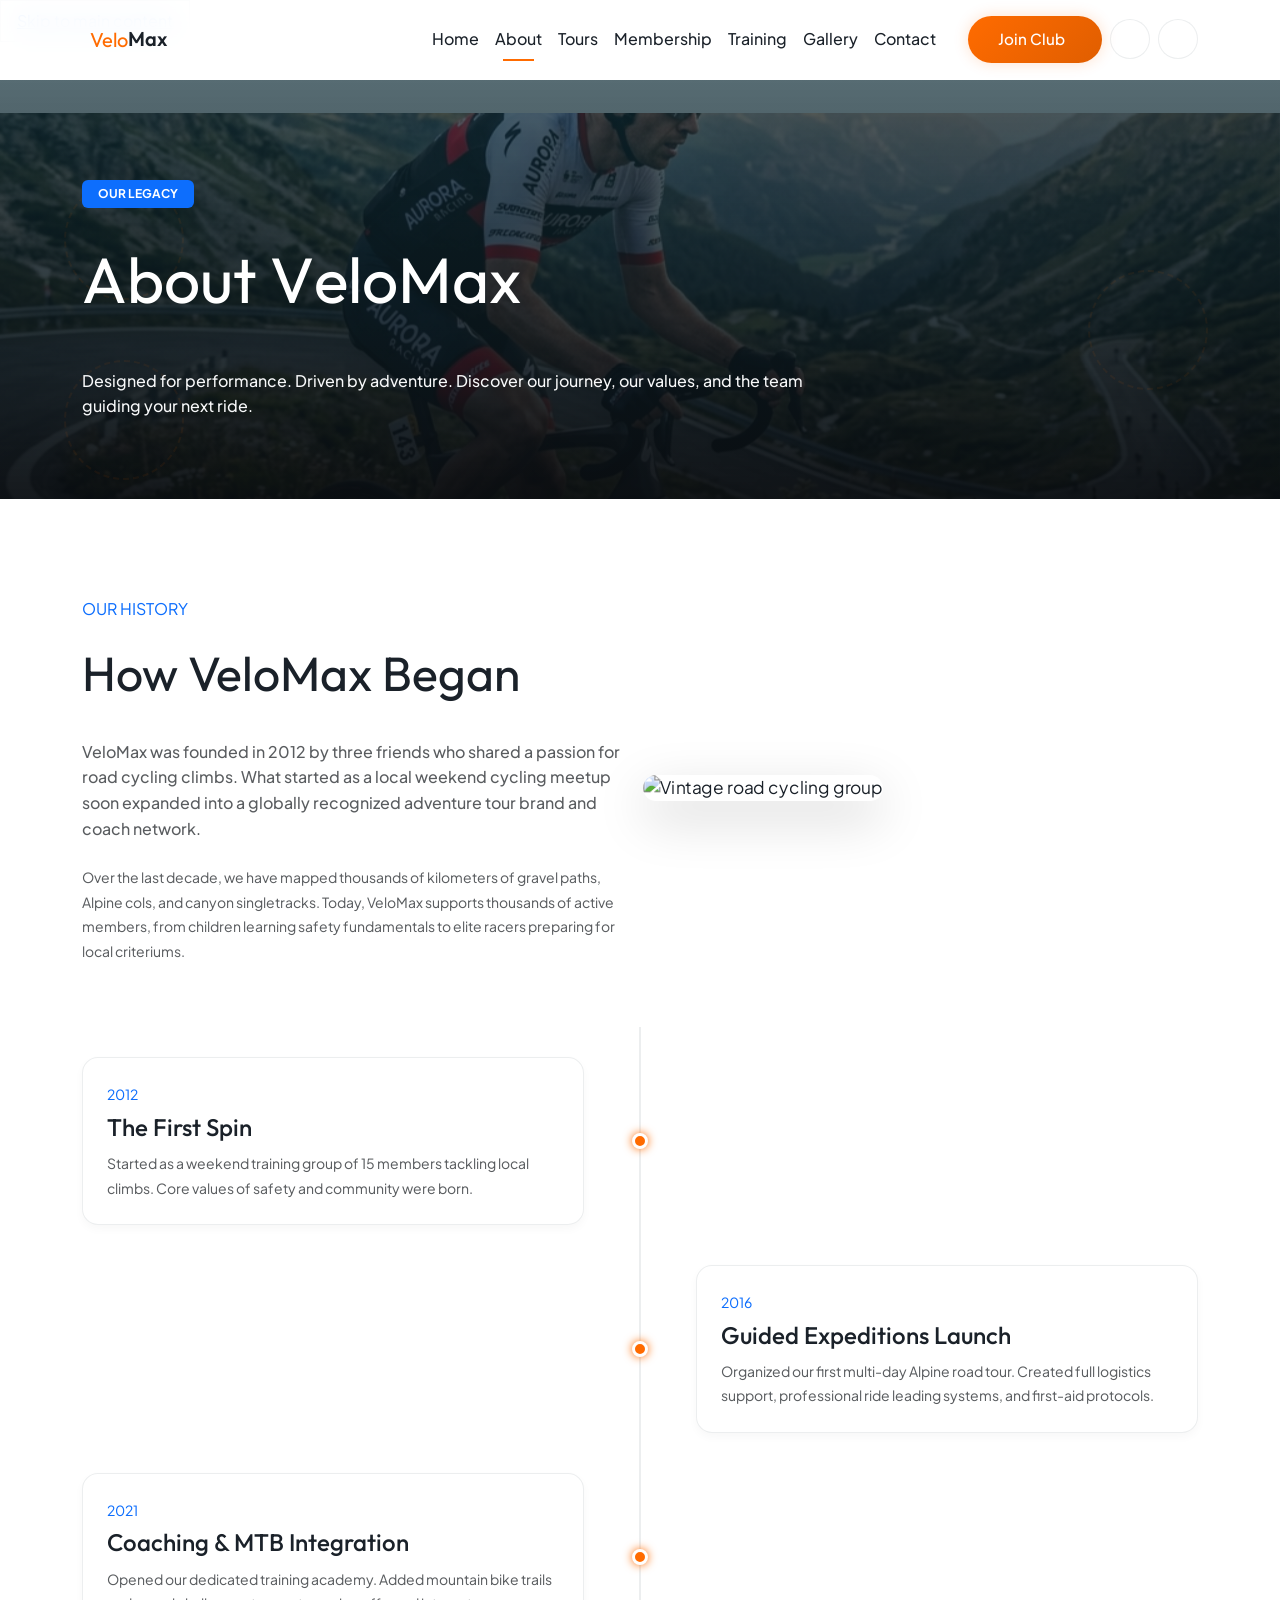
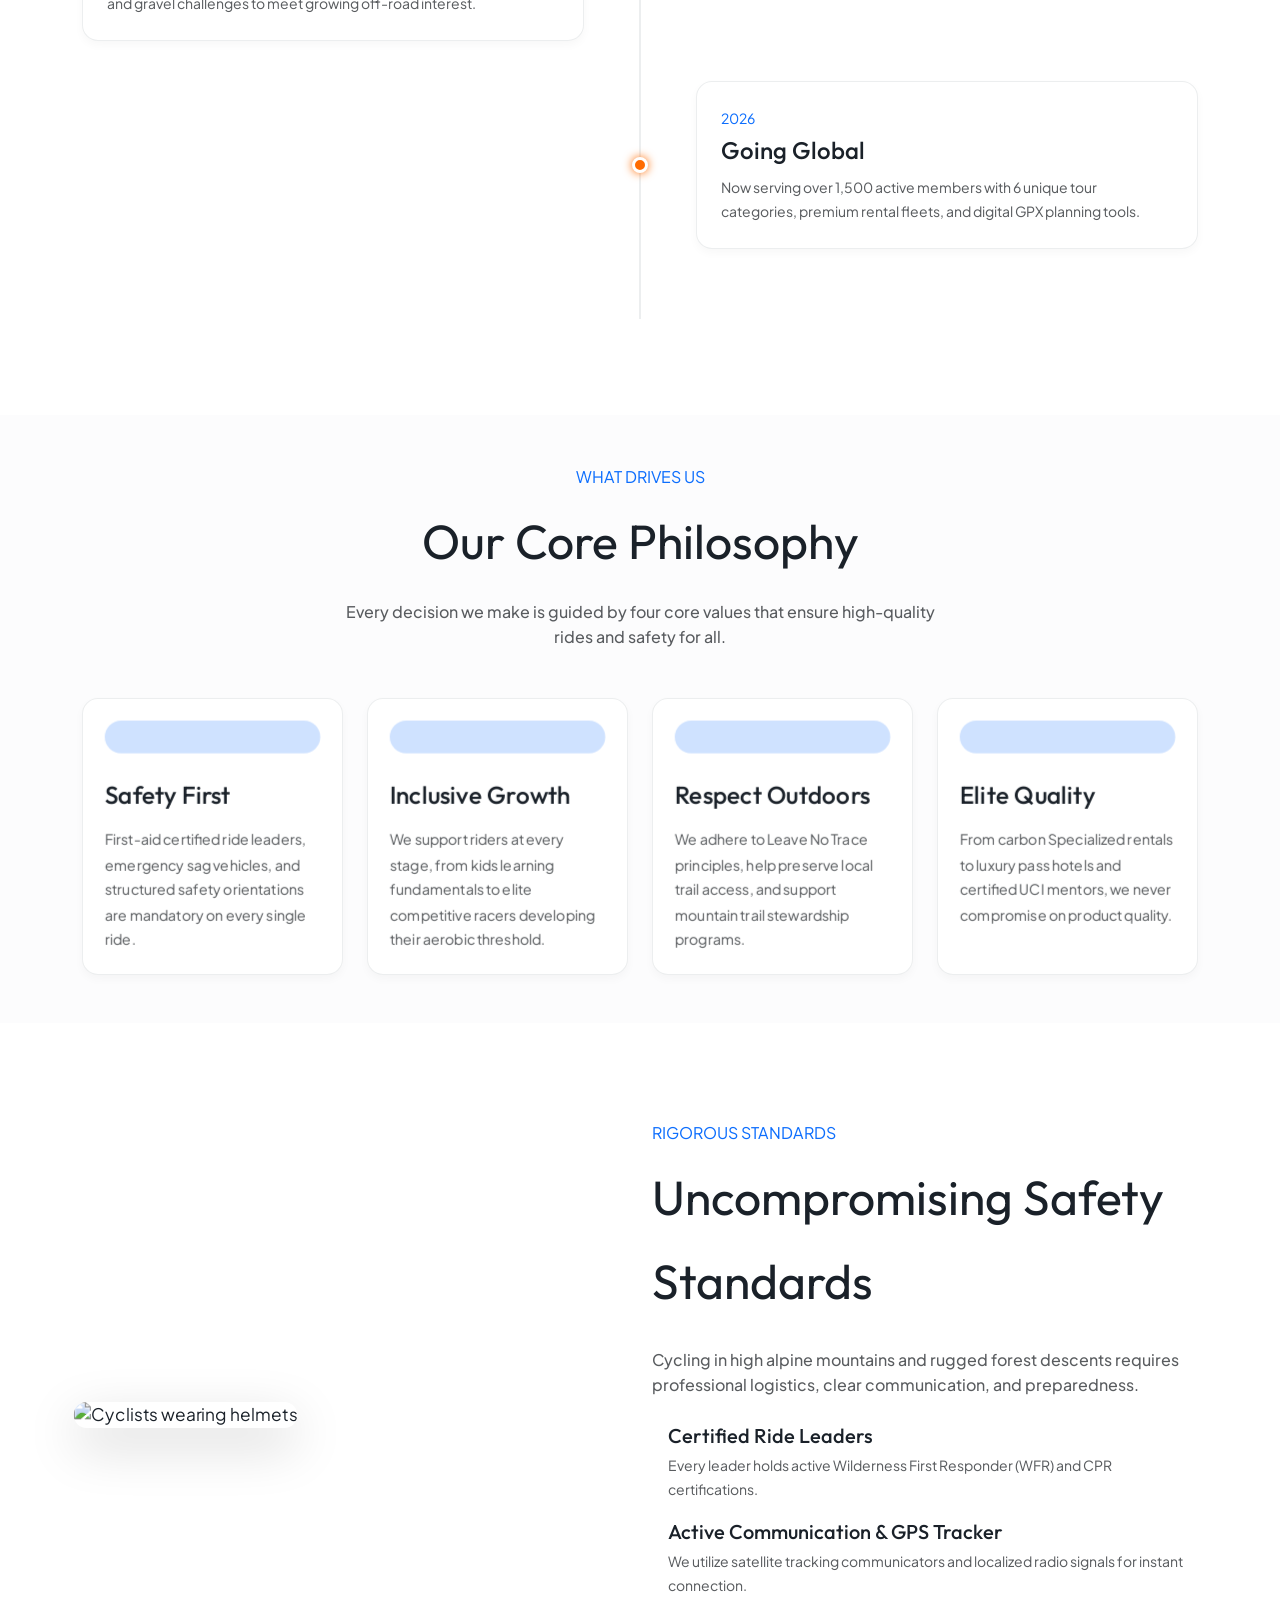
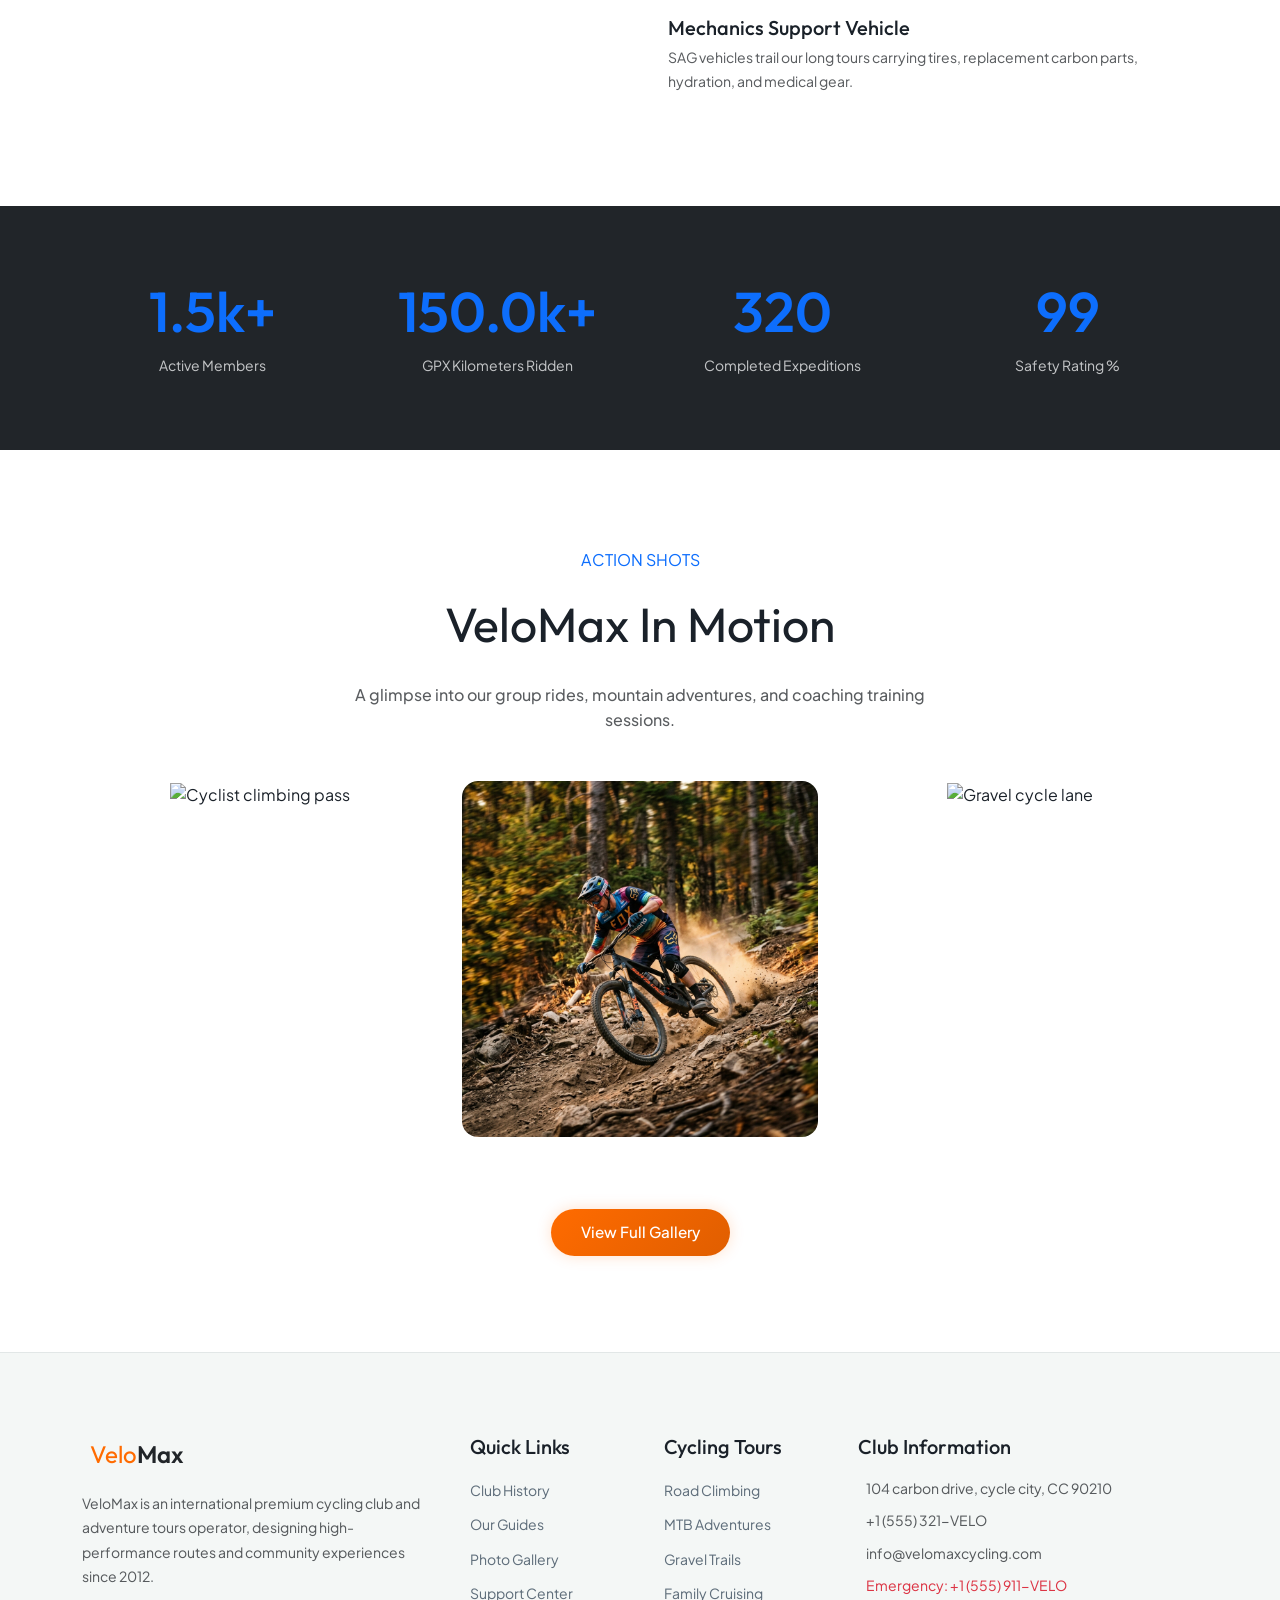
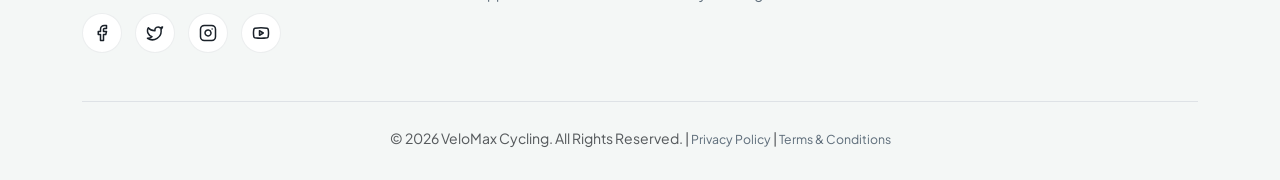
==== commit 9cc98bed: "SVVF" ====
--- a/about.html
+++ b/about.html
@@ -367,7 +367,7 @@
         </div>
       </div>
       <div class="border-top mt-5 pt-4 text-center">
-        <p class="text-muted small mb-0">&copy; 2026 VeloMax Cycling. All Rights Reserved. Designed by Antigravity.</p>
+        <p class="text-muted small mb-0">&copy; 2026 VeloMax Cycling. All Rights Reserved. | <a href="#" class="footer-legal-link small">Privacy Policy</a> | <a href="#" class="footer-legal-link small">Terms & Conditions</a></p>
       </div>
     </div>
   </footer>
--- a/assets/css/style.css
+++ b/assets/css/style.css
@@ -46,6 +46,27 @@
   --nav-bg: rgba(10, 14, 18, 0.85);
 }
 
+/* Ensure strong.text-dark and utility text-dark elements inside cards/panels adapt to dark mode */
+[data-bs-theme="dark"] strong.text-dark,
+[data-bs-theme="dark"] .premium-card .text-dark,
+[data-bs-theme="dark"] .glass-panel .text-dark {
+  color: var(--text-color) !important;
+}
+
+/* Ensure bg-light containers and badges adapt to dark mode */
+[data-bs-theme="dark"] .bg-light {
+  background-color: var(--bg-alt) !important;
+  color: var(--text-color) !important;
+}
+[data-bs-theme="dark"] .badge.bg-light {
+  background-color: var(--bg-alt) !important;
+  color: var(--text-color) !important;
+  border: 1px solid var(--card-border) !important;
+}
+[data-bs-theme="dark"] .text-muted {
+  color: var(--text-muted) !important;
+}
+
 /* GENERAL BASE STYLES */
 * {
   box-sizing: border-box;
@@ -374,7 +395,12 @@
 .premium-card-img-wrapper {
   position: relative;
   overflow: hidden;
-  padding-top: 65%; /* 16:9 ratio approximately */
+  padding-top: 75%; /* 4:3 ratio - less cropping, more image area visible */
+}
+.leader-card-img-wrapper {
+  position: relative;
+  overflow: hidden;
+  padding-top: 100%; /* 1:1 Square aspect ratio for headshots */
 }
 .premium-card-img {
   position: absolute;
@@ -386,6 +412,9 @@
   transition: transform 0.6s cubic-bezier(0.25, 0.8, 0.25, 1);
 }
 .premium-card:hover .premium-card-img {
+  transform: scale(1.08);
+}
+.premium-card:hover .leader-avatar {
   transform: scale(1.08);
 }
 .premium-card-body {
@@ -408,6 +437,27 @@
   border: 1px solid var(--glass-border);
   border-radius: var(--border-radius-md);
   box-shadow: var(--shadow-md);
+  transition: var(--transition-smooth);
+  color: var(--text-color);
+}
+.glass-panel h4 {
+  color: var(--text-color);
+  transition: var(--transition-smooth);
+}
+.glass-panel p {
+  color: var(--text-muted);
+  transition: var(--transition-smooth);
+}
+.glass-panel:hover {
+  transform: translateY(-8px);
+  box-shadow: var(--shadow-lg);
+  border-color: rgba(255, 107, 0, 0.3);
+}
+.glass-panel img {
+  transition: var(--transition-smooth);
+}
+.glass-panel:hover img {
+  transform: scale(1.08);
 }
 
 /* SHADOWS & PERSPECTIVES */
@@ -559,6 +609,14 @@
 .footer-link:hover {
   color: var(--primary-color);
   transform: translateX(4px);
+}
+.footer-legal-link {
+  color: var(--text-muted);
+  text-decoration: none;
+  transition: var(--transition-smooth);
+}
+.footer-legal-link:hover {
+  color: var(--primary-color);
 }
 .social-icon {
   width: 40px;
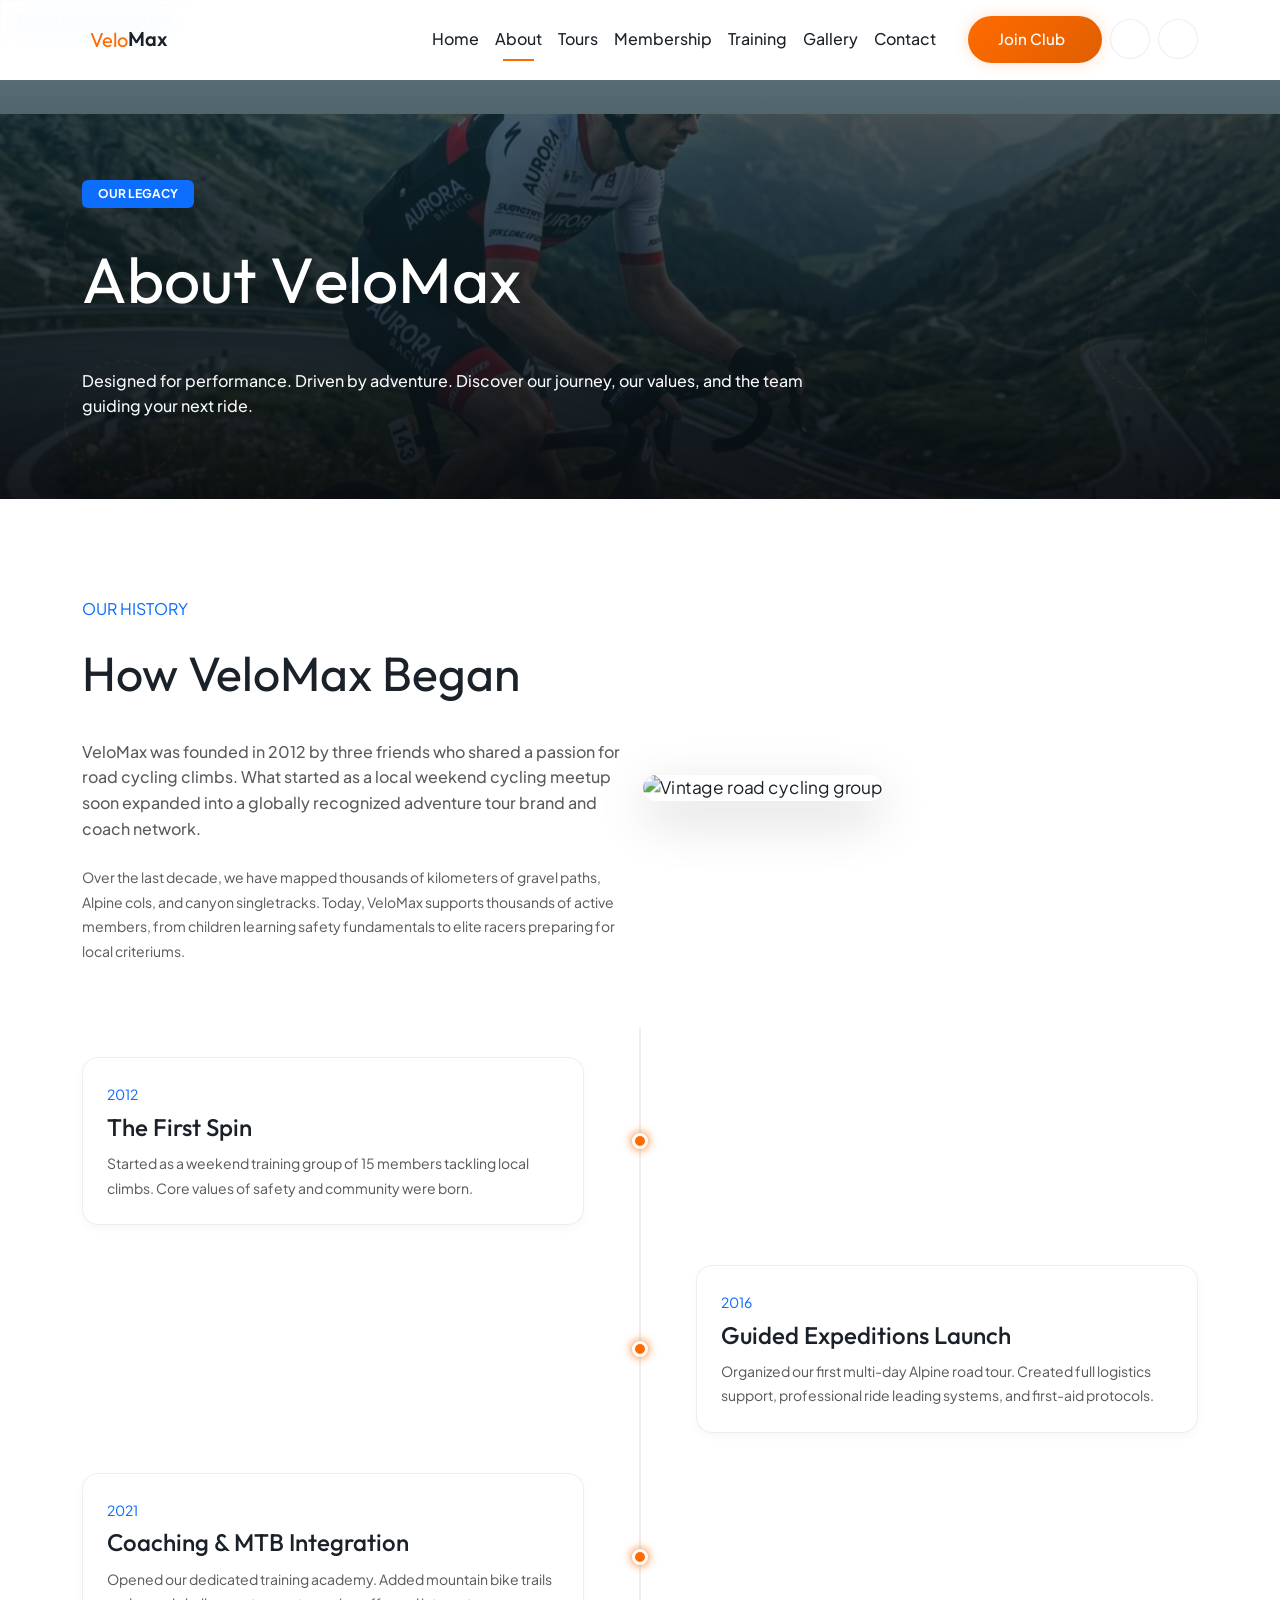
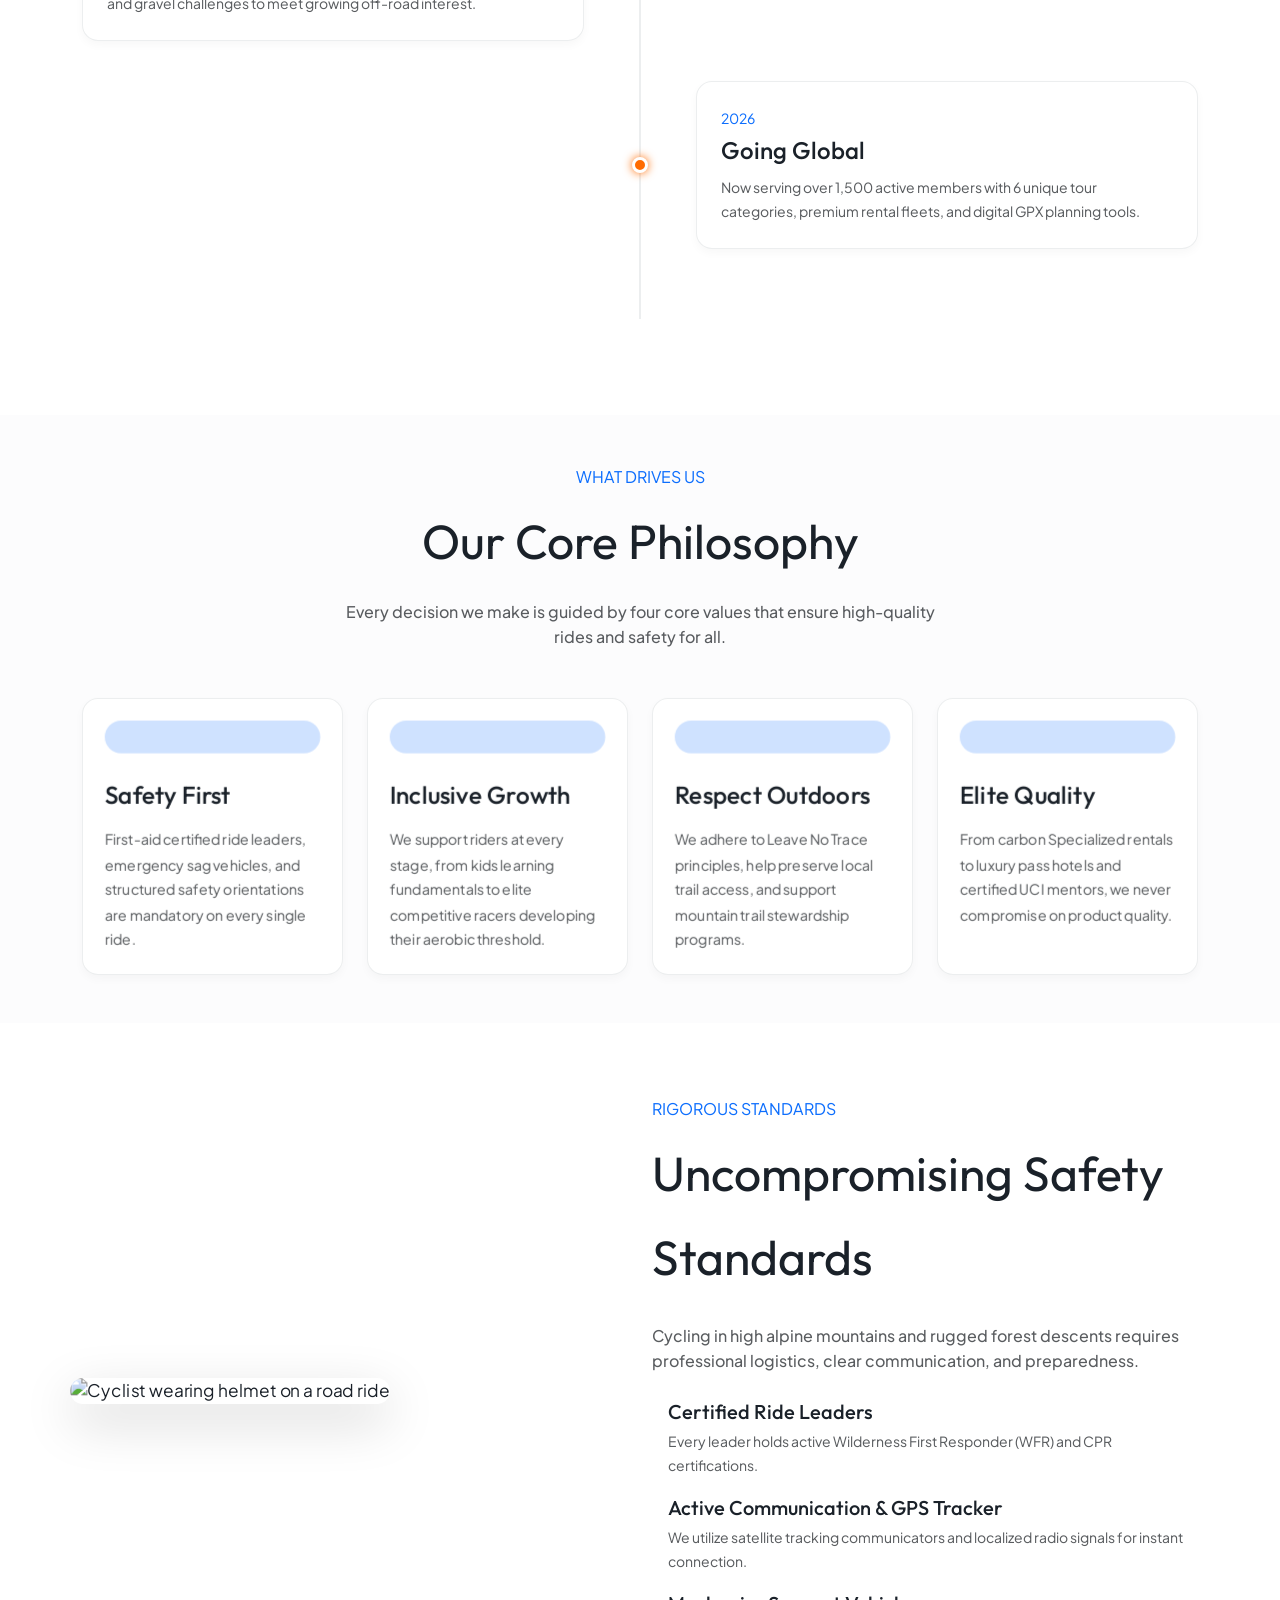
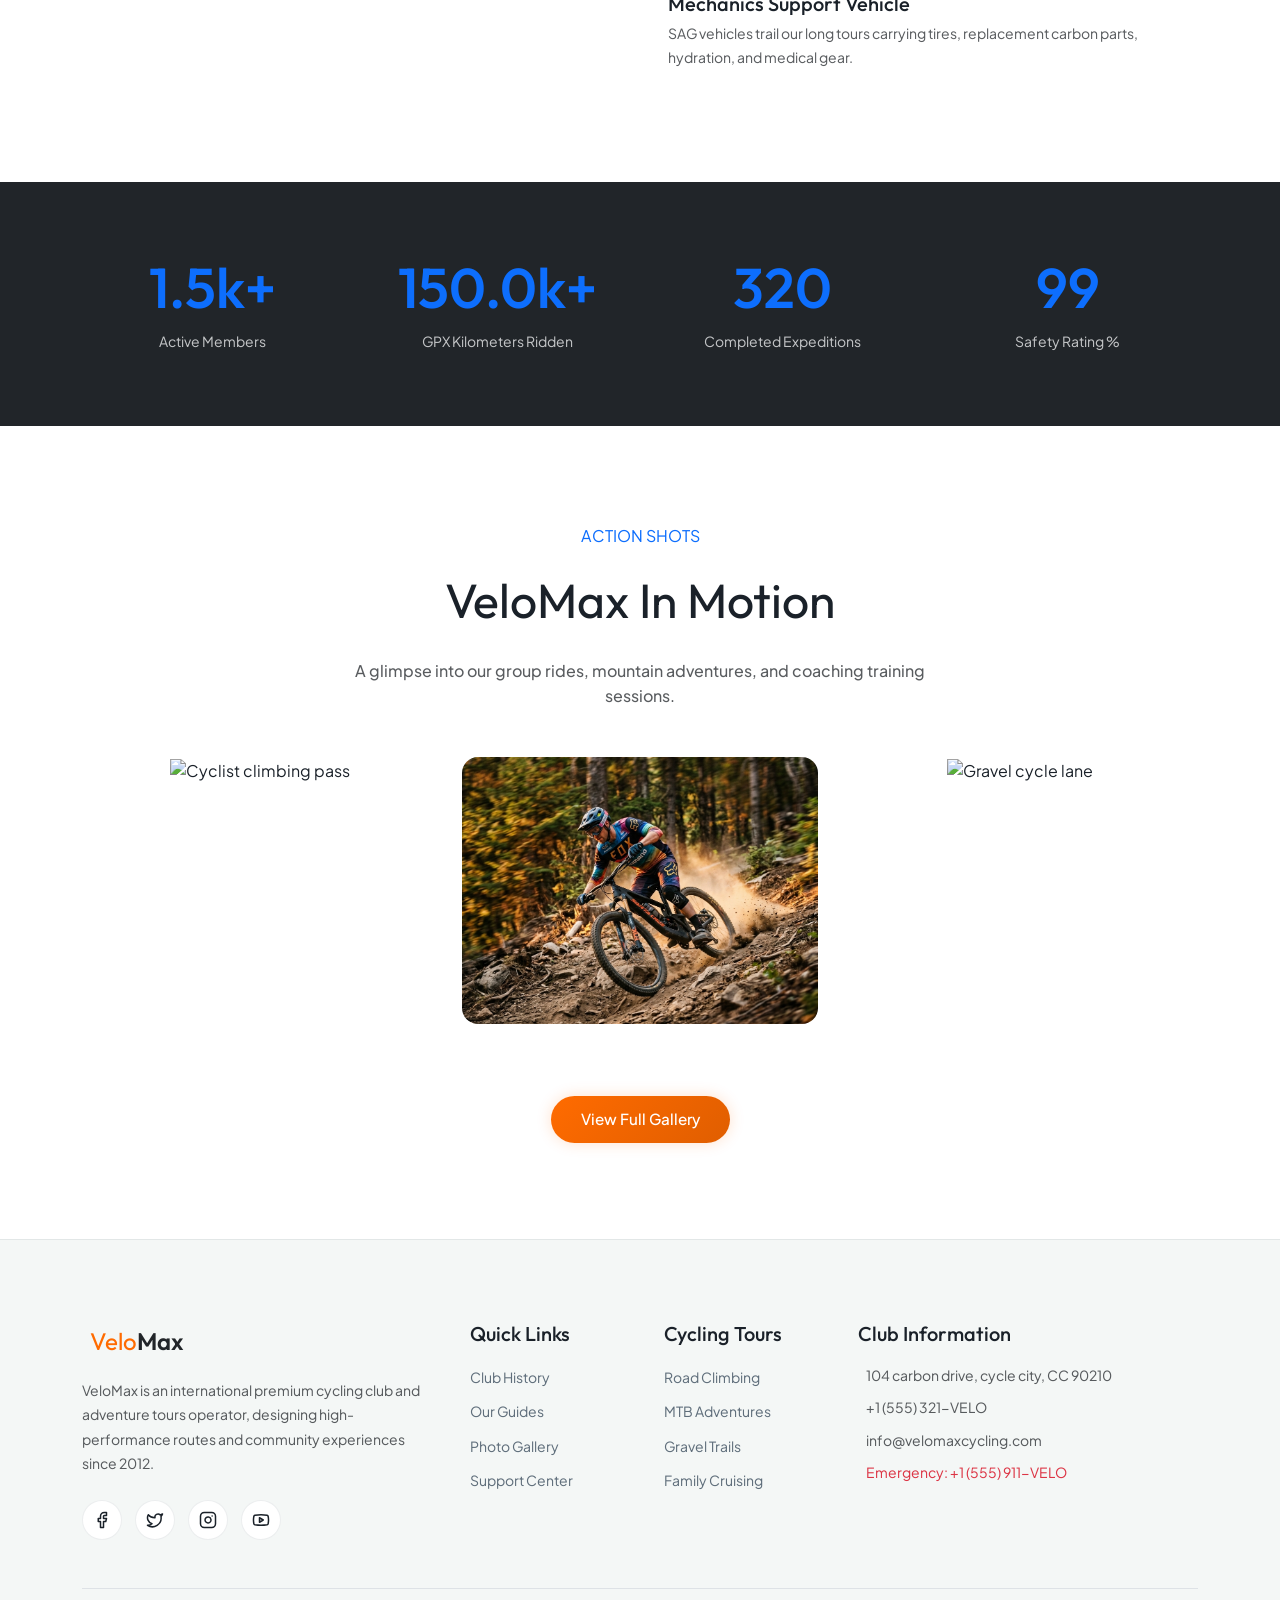
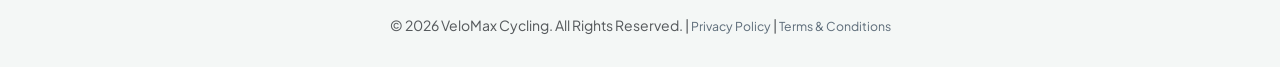
==== commit 08d69ef7: "dd" ====
--- a/about.html
+++ b/about.html
@@ -65,16 +65,16 @@
 
       <!-- Mobile Right Utilities -->
       <div class="d-flex d-lg-none align-items-center gap-2">
-        <button id="hamburger-btn" class="hamburger-btn" aria-label="Open navigation menu" aria-expanded="false" aria-controls="offcanvas-menu">
-          <span class="hamburger-line"></span>
-          <span class="hamburger-line"></span>
-          <span class="hamburger-line"></span>
-        </button>
         <button id="theme-toggle-mob" class="theme-switch-btn" aria-label="Toggle Theme" title="Toggle Light/Dark Mode">
           <i data-lucide="moon"></i>
         </button>
         <button id="lang-toggle-mob" class="theme-switch-btn" aria-label="Toggle Layout Direction (RTL/LTR)" title="Toggle RTL/LTR">
           <i data-lucide="arrow-right-left"></i>
+        </button>
+        <button id="hamburger-btn" class="hamburger-btn" aria-label="Open navigation menu" aria-expanded="false" aria-controls="offcanvas-menu">
+          <span class="hamburger-line"></span>
+          <span class="hamburger-line"></span>
+          <span class="hamburger-line"></span>
         </button>
       </div>
     </div>
@@ -225,12 +225,12 @@
     </section>
 
     <!-- Why Ride With Us / Safety Standards & Certifications -->
-    <section class="py-5 my-md-5">
+    <section class="py-5 my-5 my-md-5 pt-md-4">
       <div class="container">
         <div class="row align-items-center gy-5">
           <div class="col-lg-6" data-aos="fade-right">
             <div class="position-relative">
-              <img src="https://images.unsplash.com/photo-1541614101331-1a5a3a194e92?auto=format&fit=crop&w=800&q=80" alt="Cyclists wearing helmets" class="img-fluid rounded-4 shadow-lg">
+              <img src="https://images.unsplash.com/photo-1471506480208-91b3a4cc78be?auto=format&fit=crop&w=800&q=80" alt="Cyclist wearing helmet on a road ride" class="img-fluid rounded-4 shadow-lg">
             </div>
           </div>
           <div class="col-lg-6 text-start" data-aos="fade-left">
--- a/assets/css/style.css
+++ b/assets/css/style.css
@@ -669,6 +669,12 @@
   overflow: hidden;
   border-radius: var(--border-radius-md);
   margin-bottom: 24px;
+  aspect-ratio: 4 / 3; /* Enforce uniform card aspect ratio */
+}
+.gallery-trigger {
+  display: block;
+  width: 100%;
+  height: 100%;
 }
 .gallery-item-img {
   width: 100%;
@@ -971,4 +977,42 @@
   100% { transform: translateY(30px) rotate(-8deg); }
 }
 
-
+/* Contact Page specific styles and visibility corrections */
+.form-floating > label {
+  color: var(--text-muted);
+}
+[data-bs-theme="dark"] .form-floating > label {
+  color: var(--text-muted) !important;
+}
+[data-bs-theme="dark"] .form-floating > .form-control:focus ~ label,
+[data-bs-theme="dark"] .form-floating > .form-control:not(:placeholder-shown) ~ label,
+[data-bs-theme="dark"] .form-floating > .form-select:focus ~ label,
+[data-bs-theme="dark"] .form-floating > .form-select ~ label {
+  color: var(--primary-color) !important;
+}
+
+/* SVG Map Variables resolution */
+.contact-map-svg path.map-coast {
+  stroke: var(--primary-color) !important;
+}
+.contact-map-svg path.map-mountain {
+  stroke: var(--text-color) !important;
+}
+.contact-map-svg path.map-highway {
+  stroke: var(--primary-color) !important;
+}
+.contact-map-svg circle.map-marker {
+  fill: var(--primary-color) !important;
+}
+.contact-map-svg circle.map-marker-pulse {
+  stroke: var(--primary-color) !important;
+}
+.contact-map-svg text.map-title {
+  fill: var(--text-color) !important;
+}
+.contact-map-svg text.map-label {
+  fill: var(--text-muted) !important;
+}
+
+
+
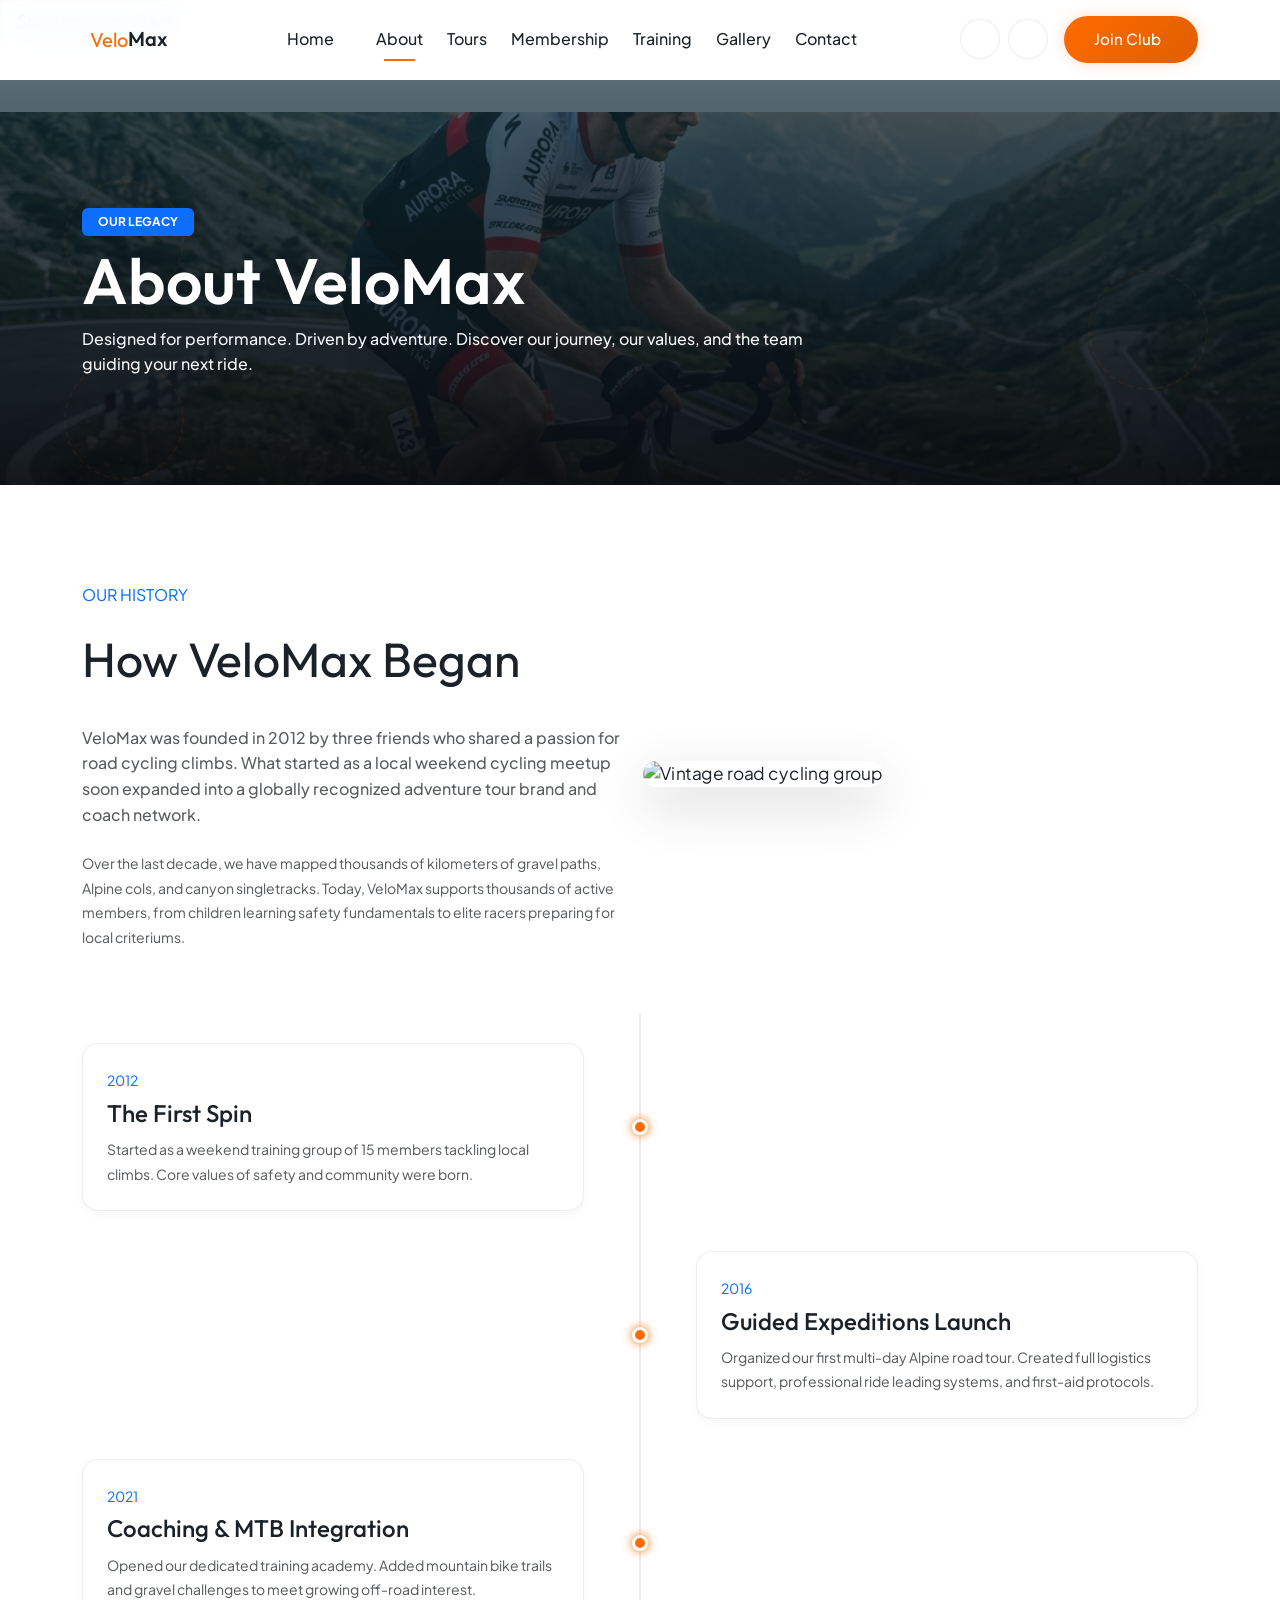
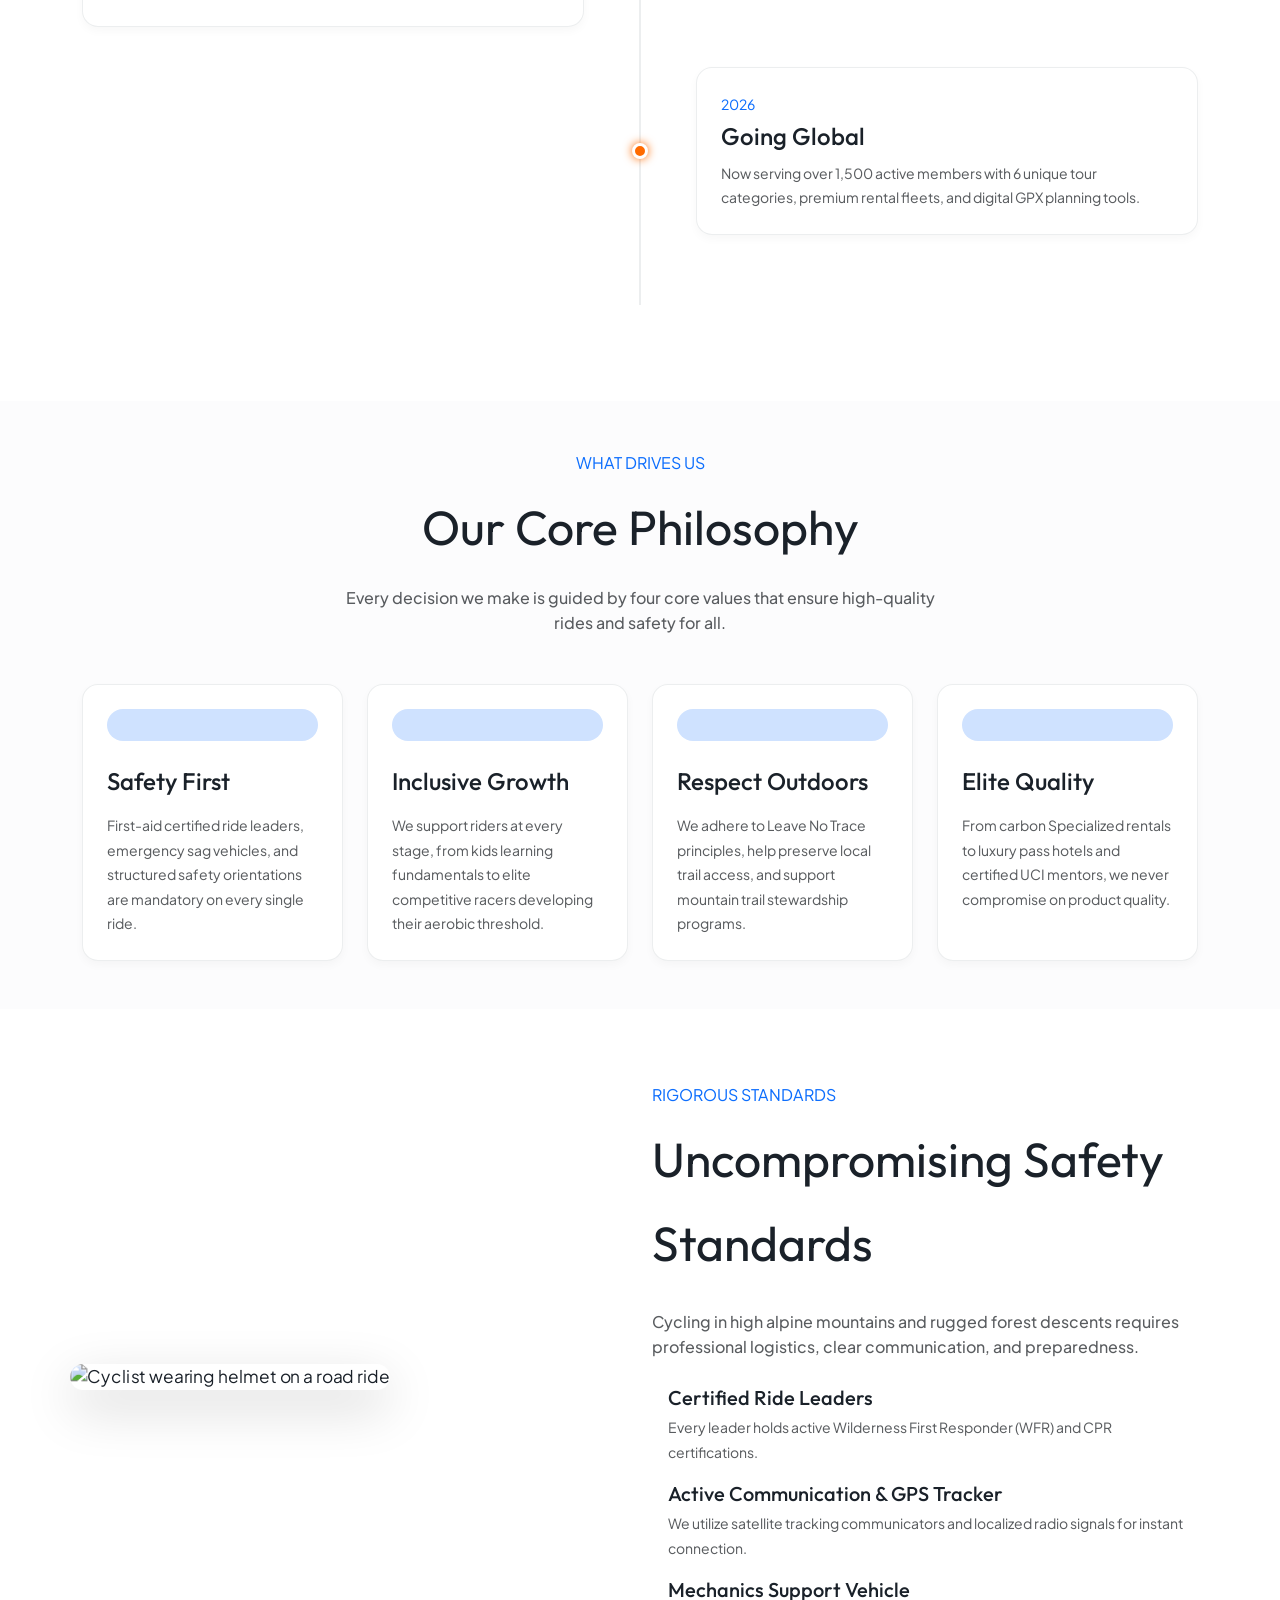
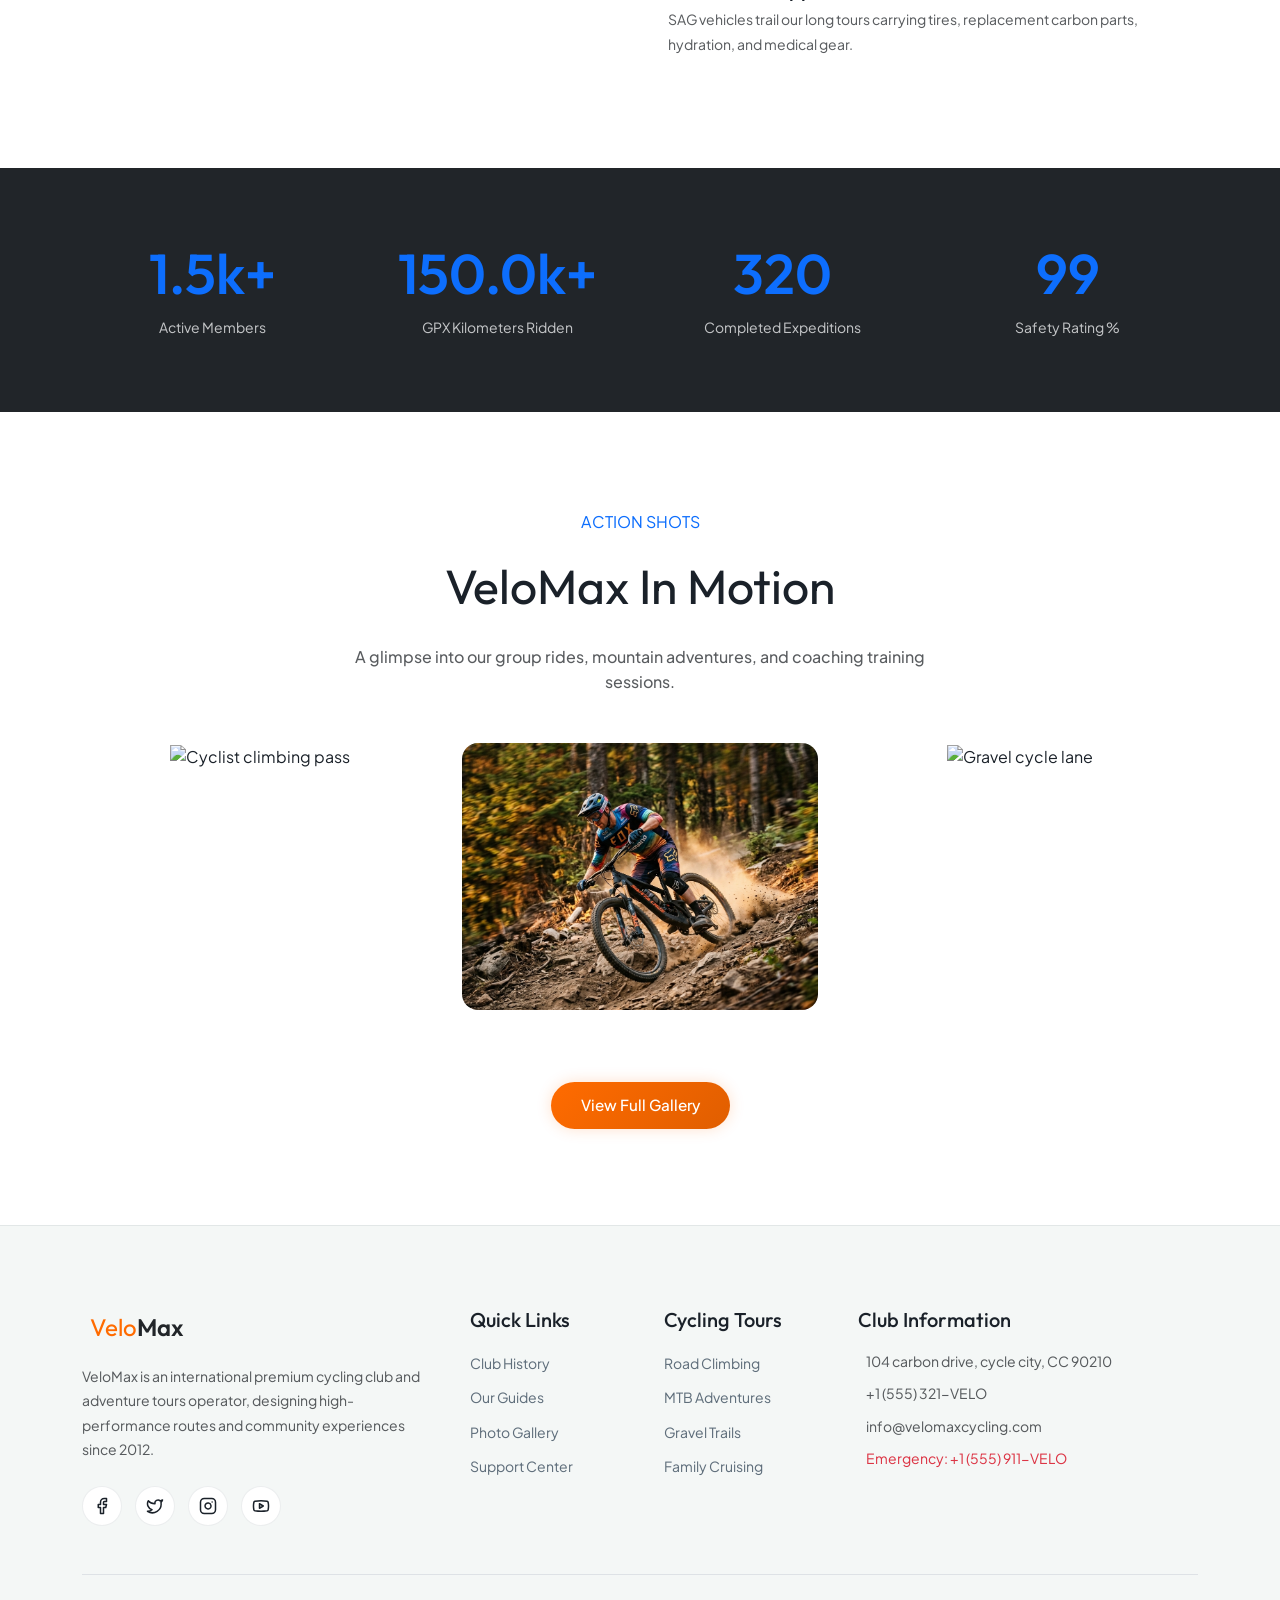
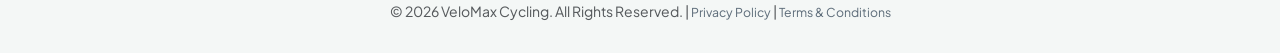
==== commit d3384f4f: "jj" ====
--- a/about.html
+++ b/about.html
@@ -26,19 +26,19 @@
 
   <!-- Header Navigation -->
   <header class="navbar navbar-expand-lg sticky-top py-3">
-    <div class="container">
+    <div class="container d-flex align-items-center justify-content-between">
       <a class="navbar-brand d-flex align-items-center" href="index.html">
         <i data-lucide="bike" class="me-2 text-primary"></i>
         <span>Velo</span>Max
       </a>
       
-      <!-- Navigation Menu links (Desktop) -->
-      <div class="collapse navbar-collapse justify-content-end d-none d-lg-flex" id="navbarNav">
-        <ul class="navbar-nav align-items-center me-4">
+      <!-- Navigation Menu links (Desktop - Centered) -->
+      <div class="collapse navbar-collapse justify-content-center d-none d-lg-flex" id="navbarNav">
+        <ul class="navbar-nav align-items-center gap-2">
           <!-- Multi-Home Toggle Dropdown -->
           <li class="nav-item dropdown">
-            <a class="nav-link dropdown-toggle" href="#" id="homeDropdown" role="button" data-bs-toggle="dropdown" aria-expanded="false">
-              Home
+            <a class="nav-link dropdown-toggle d-flex align-items-center gap-1" href="#" id="homeDropdown" role="button" data-bs-toggle="dropdown" aria-expanded="false">
+              Home <i data-lucide="chevron-down" style="width: 14px; height: 14px; stroke-width: 2.5;"></i>
             </a>
             <ul class="dropdown-menu bg-body border-0 shadow-lg p-2" aria-labelledby="homeDropdown" style="border-radius: var(--border-radius-sm);">
               <li><a class="dropdown-item rounded py-2 small" href="index.html">Home 1: Classic Club</a></li>
@@ -52,15 +52,17 @@
           <li class="nav-item"><a class="nav-link" href="gallery.html">Gallery</a></li>
           <li class="nav-item"><a class="nav-link" href="contact.html">Contact</a></li>
         </ul>
-        <div class="d-flex align-items-center gap-2">
-          <a href="membership.html" class="btn btn-premium">Join Club</a>
-          <button id="theme-toggle" class="theme-switch-btn" aria-label="Toggle Theme" title="Toggle Light/Dark Mode">
-            <i data-lucide="moon"></i>
-          </button>
-          <button id="lang-toggle" class="theme-switch-btn" aria-label="Toggle Layout Direction (RTL/LTR)" title="Toggle RTL/LTR">
-            <i data-lucide="arrow-right-left"></i>
-          </button>
-        </div>
+      </div>
+
+      <!-- Action items (Desktop Right - Theme and RTL icons first, CTA after) -->
+      <div class="d-none d-lg-flex align-items-center gap-2">
+        <button id="theme-toggle" class="theme-switch-btn" aria-label="Toggle Theme" title="Toggle Light/Dark Mode">
+          <i data-lucide="moon"></i>
+        </button>
+        <button id="lang-toggle" class="theme-switch-btn" aria-label="Toggle Layout Direction (RTL/LTR)" title="Toggle RTL/LTR">
+          <i data-lucide="arrow-right-left"></i>
+        </button>
+        <a href="membership.html" class="btn btn-premium ms-2">Join Club</a>
       </div>
 
       <!-- Mobile Right Utilities -->
@@ -312,7 +314,7 @@
           </div>
           <div class="col-md-4" data-aos="zoom-in" data-aos-delay="300">
             <div class="gallery-item">
-              <img src="https://images.unsplash.com/photo-1502680390469-be75c86b636f?auto=format&fit=crop&w=600&q=80" alt="Gravel cycle lane" class="gallery-item-img img-fluid">
+              <img src="https://media.istockphoto.com/id/1990940677/photo/driving-a-gravel-bicycle-on-a-bicycle-lane-landscape-rider-point-of-view.jpg?s=170667a&w=0&k=20&c=N27C1Xa72qwVMFdAhIvsST750onO-NqePOQwlX5mNAA=" alt="Gravel cycle lane" class="gallery-item-img img-fluid">
             </div>
           </div>
         </div>
@@ -379,6 +381,11 @@
   <script src="https://unpkg.com/aos@2.3.1/dist/aos.js"></script>
   <script src="https://unpkg.com/lucide@latest"></script>
   
+  <!-- Scroll to Top Button -->
+  <button id="scroll-top-btn" class="scroll-top-btn" aria-label="Scroll to Top" title="Scroll to Top">
+    <i data-lucide="arrow-up"></i>
+  </button>
+
   <!-- Custom JS -->
   <script src="https://cdn.jsdelivr.net/npm/@studio-freight/lenis@1.0.34/dist/lenis.min.js"></script>
   <script src="assets/js/main.js"></script>
--- a/assets/css/style.css
+++ b/assets/css/style.css
@@ -201,6 +201,24 @@
   color: var(--primary-color) !important;
 }
 
+/* Desktop Hover Dropdown Menu Effect */
+@media (min-width: 992px) {
+  .nav-item.dropdown:hover .dropdown-menu {
+    display: block !important;
+    opacity: 1;
+    visibility: visible;
+    transform: translateY(0);
+  }
+  .nav-item.dropdown .dropdown-menu {
+    display: block !important;
+    opacity: 0;
+    visibility: hidden;
+    transform: translateY(8px);
+    transition: opacity 0.25s ease, transform 0.25s ease, visibility 0.25s ease;
+  }
+}
+
+
 /* BUTTONS */
 .btn-premium {
   background: linear-gradient(135deg, var(--primary-color), var(--primary-hover));
@@ -348,6 +366,9 @@
   padding-top: 100px;
   padding-bottom: 80px;
 }
+.hero-section h1 {
+  line-height: 0.9 !important;
+}
 .hero-bg {
   position: absolute;
   top: 0;
@@ -422,6 +443,7 @@
   display: flex;
   flex-direction: column;
   flex-grow: 1;
+  gap: 15px;
 }
 .premium-card-footer {
   margin-top: auto;
@@ -463,10 +485,6 @@
 /* SHADOWS & PERSPECTIVES */
 .perspective-container {
   perspective: 1000px;
-}
-.tilt-card {
-  transform-style: preserve-3d;
-  transition: transform 0.1s ease;
 }
 
 /* TESTIMONIALS SLIDER */
@@ -888,18 +906,7 @@
   transform: scale(1);
 }
 
-/* Advanced 3D Perspective Card Tilt */
-.tilt-card {
-  transform-style: preserve-3d;
-  perspective: 1200px;
-  transition: transform 0.2s cubic-bezier(0.25, 0.8, 0.25, 1), box-shadow 0.3s ease, border-color 0.3s ease;
-}
-.tilt-card > * {
-  transform: translate3d(0, 0, 25px);
-}
-.tilt-card .premium-card-img-wrapper {
-  transform: translate3d(0, 0, 15px);
-}
+/* Advanced 3D Perspective Card Tilt (Disabled) */
 
 /* Card border glow effects */
 .premium-card.glow-border:hover {
@@ -1014,5 +1021,73 @@
   fill: var(--text-muted) !important;
 }
 
-
-
+/* PREMIUM EVENTS LIST LAYOUT */
+.event-card {
+  transition: transform 0.3s ease, border-color 0.3s ease, box-shadow 0.3s ease;
+  background-color: var(--card-bg) !important;
+  border: 1px solid var(--card-border) !important;
+}
+.event-card:hover {
+  transform: translateY(-4px);
+  border-color: rgba(255, 107, 0, 0.3) !important;
+  box-shadow: var(--shadow-md) !important;
+}
+.date-badge {
+  background: linear-gradient(135deg, var(--primary-color) 0%, #ff8c00 100%) !important;
+  min-width: 90px;
+}
+@media (max-width: 767.98px) {
+  .event-card .border-top {
+    border-color: var(--card-border) !important;
+  }
+}
+/* Clubhouse hours list helpers */
+.hours-row {
+  display: flex;
+  justify-content: space-between;
+  align-items: center;
+  padding: 0.6rem 0;
+  border-bottom: 1px solid var(--card-border);
+  font-size: 0.88rem;
+}
+.hours-row:last-child { border-bottom: none; }
+.hours-row span { color: var(--text-muted); }
+.hours-row strong { color: var(--text-color); }
+
+/* Scroll to Top Button */
+.scroll-top-btn {
+  position: fixed;
+  bottom: 30px;
+  right: 30px;
+  width: 48px;
+  height: 48px;
+  border-radius: 50%;
+  background-color: var(--primary-color);
+  color: #fff;
+  border: none;
+  display: flex;
+  align-items: center;
+  justify-content: center;
+  box-shadow: 0 4px 15px rgba(255, 107, 0, 0.3), var(--shadow-md);
+  cursor: pointer;
+  opacity: 0;
+  visibility: hidden;
+  transform: translateY(15px);
+  transition: all 0.3s cubic-bezier(0.25, 0.8, 0.25, 1);
+  z-index: 1040;
+}
+.scroll-top-btn:hover {
+  background-color: var(--primary-hover);
+  transform: translateY(-3px);
+  box-shadow: 0 6px 20px rgba(255, 107, 0, 0.4), var(--shadow-lg);
+}
+.scroll-top-btn.show {
+  opacity: 1;
+  visibility: visible;
+  transform: translateY(0);
+}
+
+/* Hide default bootstrap dropdown arrow */
+.dropdown-toggle::after {
+  display: none !important;
+}
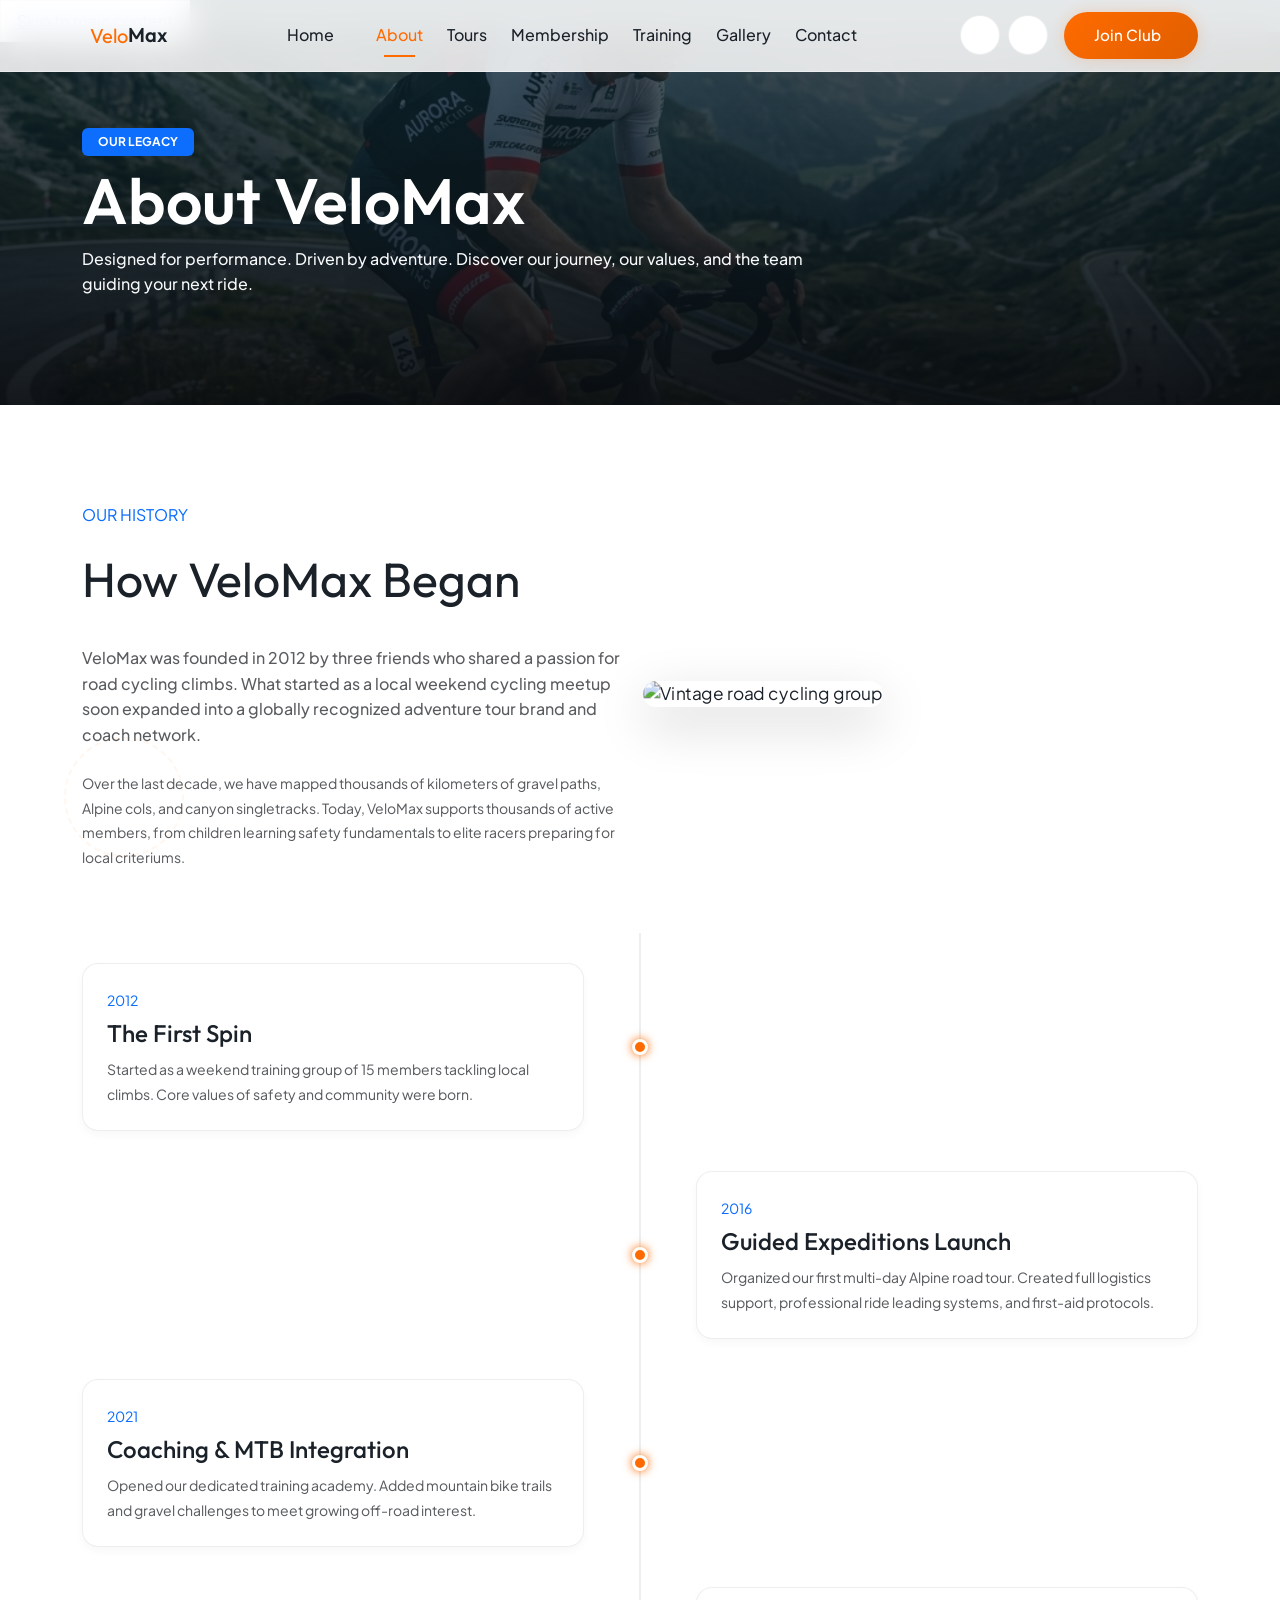
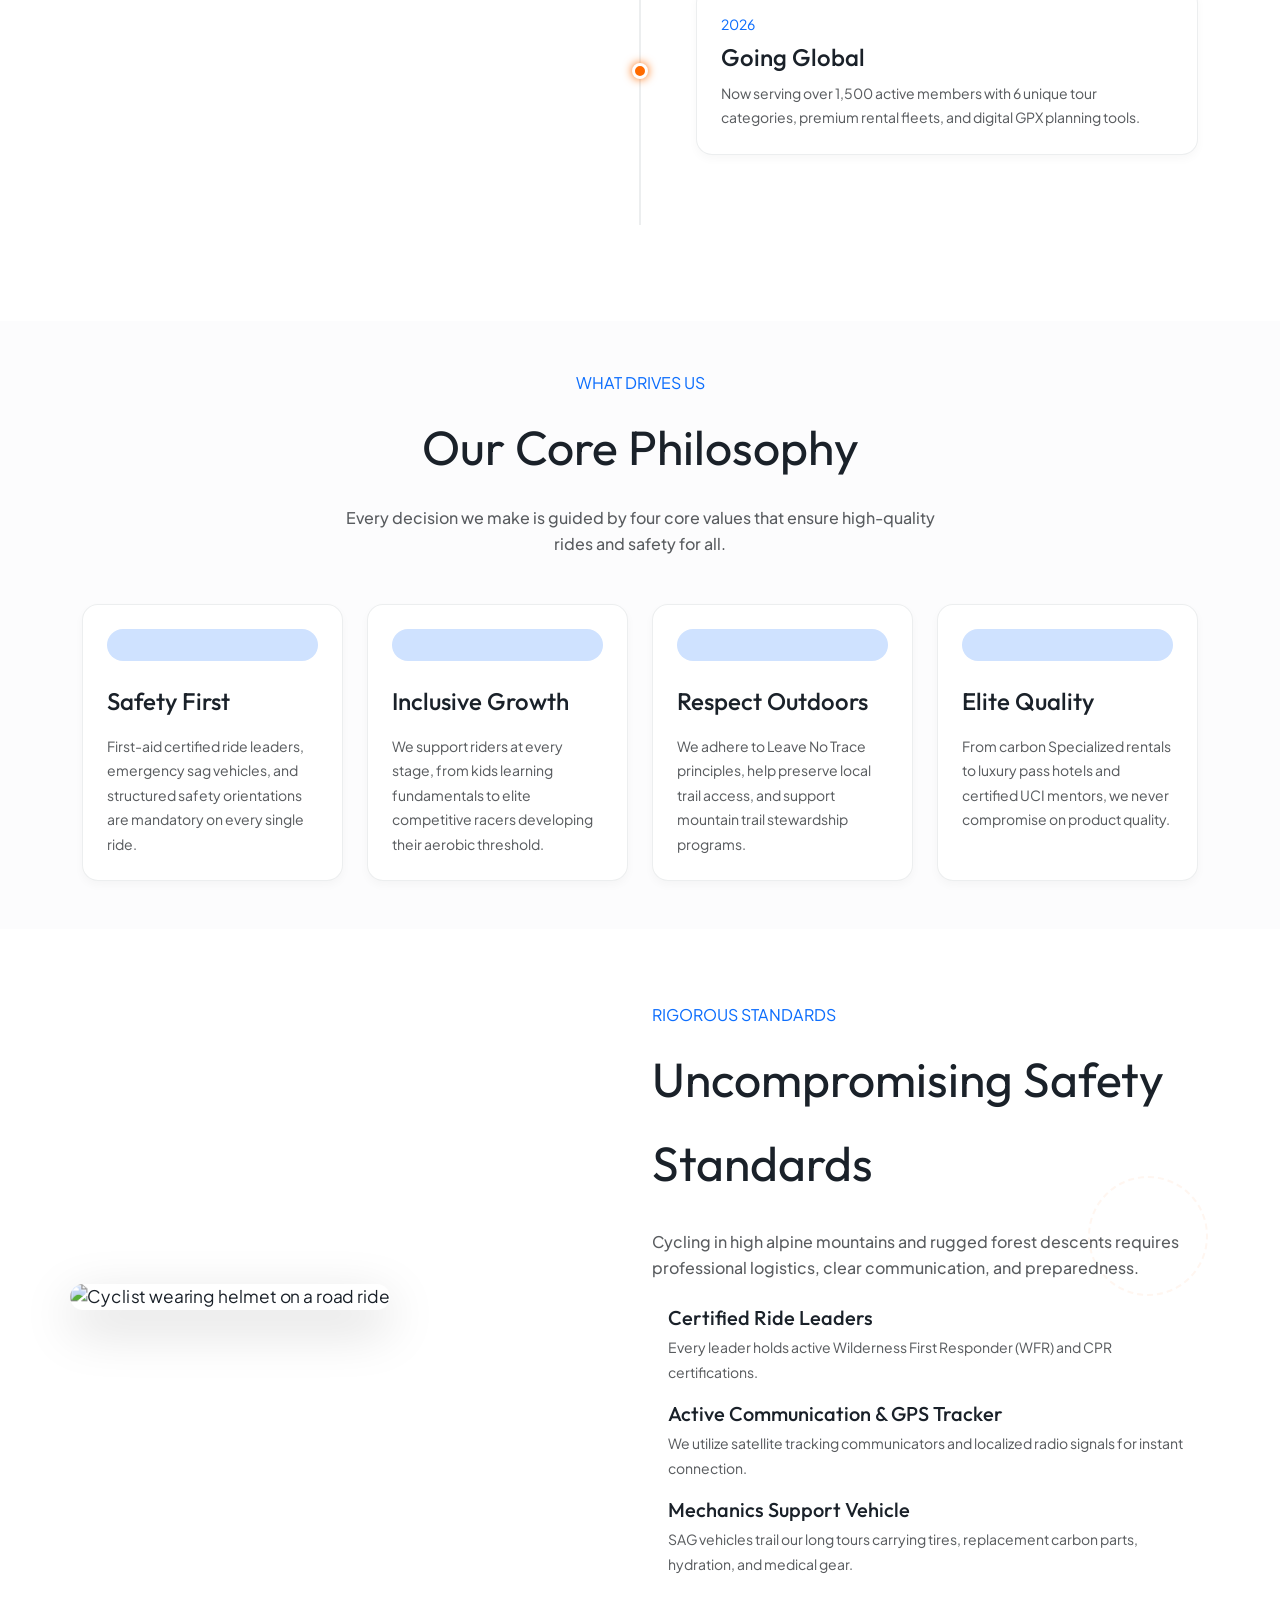
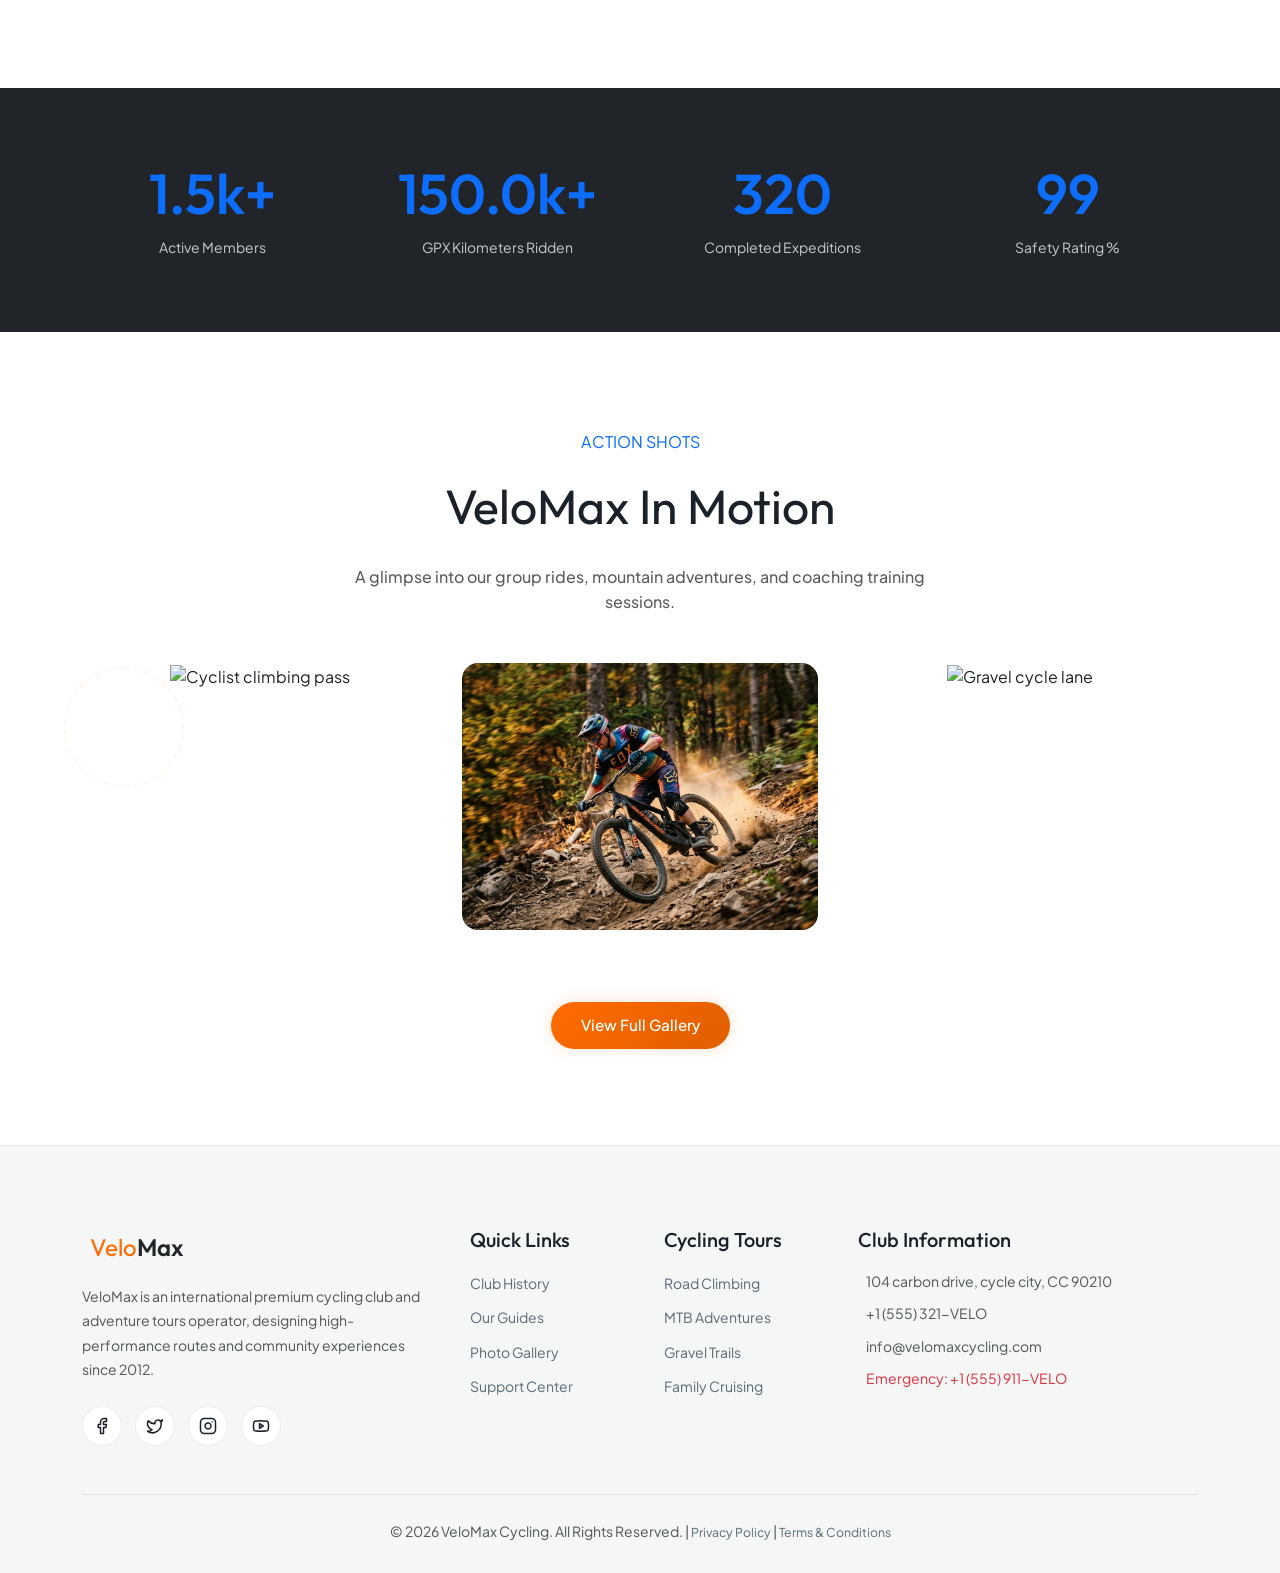
==== commit 56ca4503: "ws" ====
--- a/about.html
+++ b/about.html
@@ -67,12 +67,6 @@
 
       <!-- Mobile Right Utilities -->
       <div class="d-flex d-lg-none align-items-center gap-2">
-        <button id="theme-toggle-mob" class="theme-switch-btn" aria-label="Toggle Theme" title="Toggle Light/Dark Mode">
-          <i data-lucide="moon"></i>
-        </button>
-        <button id="lang-toggle-mob" class="theme-switch-btn" aria-label="Toggle Layout Direction (RTL/LTR)" title="Toggle RTL/LTR">
-          <i data-lucide="arrow-right-left"></i>
-        </button>
         <button id="hamburger-btn" class="hamburger-btn" aria-label="Open navigation menu" aria-expanded="false" aria-controls="offcanvas-menu">
           <span class="hamburger-line"></span>
           <span class="hamburger-line"></span>
@@ -96,6 +90,17 @@
       <a href="contact.html" class="offcanvas-link">Contact</a>
     </nav>
     <div class="mt-auto d-flex flex-column gap-3">
+      <div class="d-flex align-items-center justify-content-between pb-2 border-bottom">
+        <span class="text-muted small">Preferences</span>
+        <div class="d-flex gap-2">
+          <button id="theme-toggle-mob" class="theme-switch-btn" aria-label="Toggle Theme" title="Toggle Light/Dark Mode">
+            <i data-lucide="moon"></i>
+          </button>
+          <button id="lang-toggle-mob" class="theme-switch-btn" aria-label="Toggle Layout Direction (RTL/LTR)" title="Toggle RTL/LTR">
+            <i data-lucide="arrow-right-left"></i>
+          </button>
+        </div>
+      </div>
       <a href="membership.html" class="btn btn-premium w-100">Join Club</a>
       <a href="tours.html" class="btn btn-premium-outline w-100">Book Tour</a>
     </div>
--- a/assets/css/style.css
+++ b/assets/css/style.css
@@ -72,12 +72,21 @@
   box-sizing: border-box;
 }
 
+html, body {
+  overflow-x: hidden;
+  max-width: 100%;
+}
+
 body {
   font-family: var(--font-body);
   background-color: var(--bg-color);
   color: var(--text-color);
-  overflow-x: hidden;
   transition: background-color 0.3s ease, color 0.3s ease;
+}
+
+section {
+  position: relative;
+  overflow: hidden;
 }
 
 /* TYPOGRAPHY RULES (AS SPECIFIED BY USER) */
@@ -153,16 +162,22 @@
 
 /* NAVBAR & NAVIGATION */
 .navbar {
+  position: fixed !important;
+  top: 0;
+  left: 0;
+  width: 100%;
   background-color: var(--nav-bg);
   backdrop-filter: blur(16px);
   -webkit-backdrop-filter: blur(16px);
   border-bottom: 1px solid var(--glass-border);
   transition: var(--transition-smooth);
   z-index: 1050;
+  padding-top: 12px !important;
+  padding-bottom: 12px !important;
 }
 .navbar.scrolled {
-  padding-top: 10px;
-  padding-bottom: 10px;
+  padding-top: 8px !important;
+  padding-bottom: 8px !important;
   box-shadow: var(--shadow-md);
 }
 
@@ -197,7 +212,7 @@
   transform: scaleX(1);
   transform-origin: bottom left;
 }
-.nav-link:hover {
+.nav-link:hover, .nav-link.active {
   color: var(--primary-color) !important;
 }
 
@@ -218,6 +233,19 @@
   }
 }
 
+/* Dropdown Item Styling */
+.dropdown-item {
+  color: var(--text-color) !important;
+  transition: background-color 0.2s ease, color 0.2s ease;
+}
+.dropdown-item:hover, .dropdown-item:focus {
+  background-color: var(--bg-alt) !important;
+  color: var(--primary-color) !important;
+}
+.dropdown-item.active, .dropdown-item:active {
+  background-color: var(--primary-color) !important;
+  color: #FFFFFF !important;
+}
 
 /* BUTTONS */
 .btn-premium {
@@ -318,13 +346,15 @@
   border-left: 1px solid var(--glass-border);
   box-shadow: var(--shadow-lg);
   z-index: 1090;
-  transition: right 0.5s cubic-bezier(0.77, 0, 0.175, 1);
+  visibility: hidden;
+  transition: right 0.5s cubic-bezier(0.77, 0, 0.175, 1), visibility 0.5s cubic-bezier(0.77, 0, 0.175, 1);
   padding: 100px 30px 40px;
   display: flex;
   flex-direction: column;
 }
 .offcanvas-menu.active {
   right: 0;
+  visibility: visible;
 }
 .offcanvas-overlay {
   position: fixed;
@@ -1041,6 +1071,12 @@
     border-color: var(--card-border) !important;
   }
 }
+@media (min-width: 768px) {
+  .border-md-top-0 {
+    border-top: 0 !important;
+  }
+}
+
 /* Clubhouse hours list helpers */
 .hours-row {
   display: flex;
@@ -1091,3 +1127,24 @@
 .dropdown-toggle::after {
   display: none !important;
 }
+
+/* Newsletter input overrides for dark/light themes */
+.newsletter-input {
+  background-color: rgba(255, 255, 255, 0.08) !important;
+  border-color: rgba(255, 255, 255, 0.25) !important;
+  color: #ffffff !important;
+}
+.newsletter-input:hover,
+.newsletter-input:focus {
+  background-color: rgba(255, 255, 255, 0.15) !important;
+  border-color: var(--primary-color) !important;
+  color: #ffffff !important;
+  box-shadow: 0 0 0 3px rgba(255, 107, 0, 0.25) !important;
+}
+.newsletter-input::placeholder {
+  color: transparent !important;
+}
+.newsletter-input:focus::placeholder {
+  color: rgba(255, 255, 255, 0.5) !important;
+}
+
